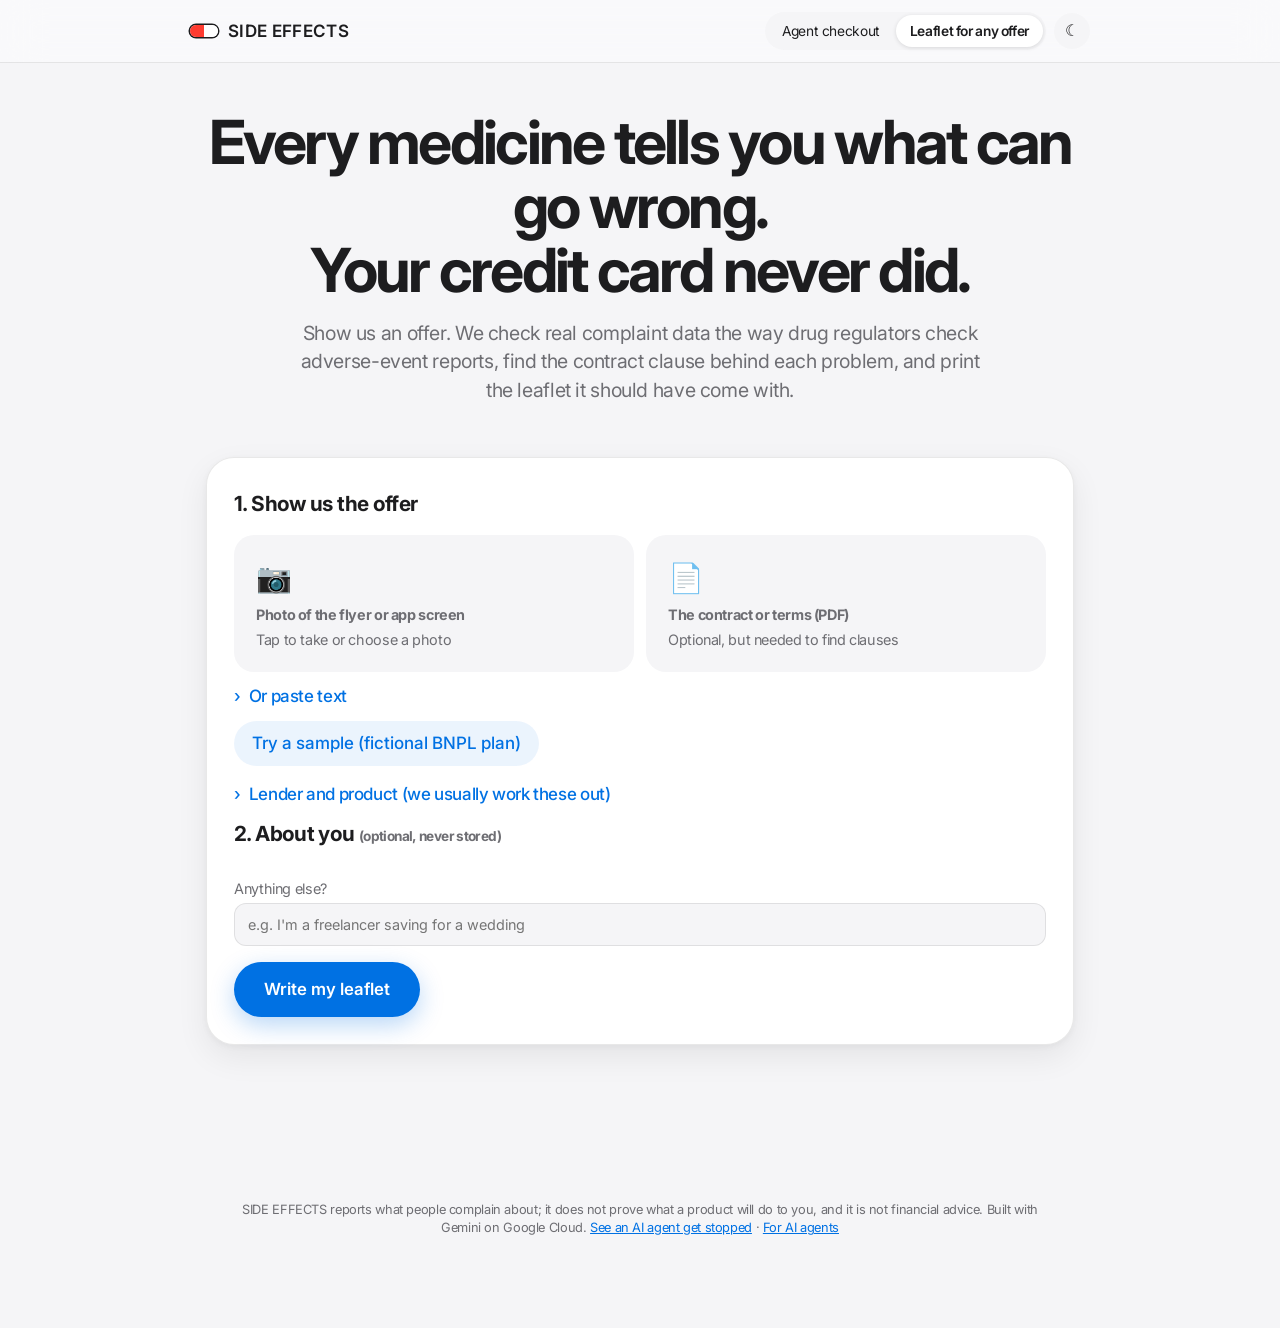
==== static/index.html @ 62cb94f4 "Fix scam arena (retries, playbook fallback, parallel steps, heartbeats, 15 min timeout) and the UI b" ====
<!doctype html>
<html lang="en">
<head>
<meta charset="utf-8">
<link rel="icon" href="data:image/svg+xml,%3Csvg xmlns=%27http://www.w3.org/2000/svg%27 viewBox=%270 0 32 32%27%3E%3Crect x=%272%27 y=%2710%27 width=%2728%27 height=%2712%27 rx=%276%27 fill=%27%23fff%27 stroke=%27%23111%27 stroke-width=%272%27/%3E%3Cpath d=%27M8 11h8v10H8a5 5 0 0 1 0-10z%27 fill=%27%23ff3b30%27/%3E%3C/svg%3E">
<meta name="viewport" content="width=device-width, initial-scale=1">
<title>SIDE EFFECTS</title>
<meta name="description" content="The side-effects leaflet every credit product should have shipped with.">
<link rel="preconnect" href="https://fonts.googleapis.com">
<link href="https://fonts.googleapis.com/css2?family=Inter:wght@400;500;600;700&display=swap" rel="stylesheet">
<link rel="stylesheet" href="/static/styles.css">
<script src="/static/theme.js"></script>
</head>
<body>
<header class="top">
  <a class="brand" href="/"><span class="pill" aria-hidden="true"></span><span>SIDE EFFECTS</span></a>
  <nav class="tabs"><a href="/">Agent checkout</a><a class="on" href="/leaflet">Leaflet for any offer</a></nav>
</header>

<main>
  <section class="intro" id="intro">
    <h1>Every medicine tells you what can go wrong.<br>Your credit card never did.</h1>
    <p>Show us an offer. We check real complaint data the way drug regulators check adverse-event reports, find the contract clause behind each problem, and print the leaflet it should have come with.</p>
  </section>

  <section class="card" id="input">
    <h2>1. Show us the offer</h2>
    <div class="grid2">
      <label class="drop" id="photoDrop">
        <input type="file" id="images" accept="image/*" capture="environment" multiple hidden>
        <span class="drop-icon" aria-hidden="true">📷</span>
        <strong>Photo of the flyer or app screen</strong>
        <span class="muted" id="imagesName">Tap to take or choose a photo</span>
      </label>
      <label class="drop" id="pdfDrop">
        <input type="file" id="contract" accept="application/pdf,.txt" hidden>
        <span class="drop-icon" aria-hidden="true">📄</span>
        <strong>The contract or terms (PDF)</strong>
        <span class="muted" id="contractName">Optional, but needed to find clauses</span>
      </label>
    </div>
    <details class="paste">
      <summary>Or paste text</summary>
      <label>Advert or offer text<textarea id="flyerText" rows="3" placeholder="e.g. 0% interest for 12 months! Pay in 4 with ..."></textarea></label>
      <label>Contract text<textarea id="contractText" rows="5" placeholder="Paste the terms and conditions"></textarea></label>
    </details>
    <div class="row">
      <button class="ghost" id="sampleBtn" type="button">Try a sample (fictional BNPL plan)</button>
    </div>
    <details class="paste">
      <summary>Lender and product (we usually work these out)</summary>
      <div class="grid2">
        <label>Lender<input id="issuer" list="companies" placeholder="e.g. Apple Card, Affirm, Chase"></label>
        <label>Product type
          <select id="productType">
            <option value="">Work it out</option>
            <option value="credit_card">Credit card</option>
            <option value="bnpl">Buy Now Pay Later</option>
            <option value="personal_loan">Personal loan</option>
          </select>
        </label>
      </div>
      <datalist id="companies"></datalist>
    </details>

    <h2>2. About you <span class="muted small">(optional, never stored)</span></h2>
    <div class="chips" id="profileChips" role="group" aria-label="Your situation"></div>
    <label class="note">Anything else?<input id="note" maxlength="300" placeholder="e.g. I'm a freelancer saving for a wedding"></label>

    <button class="primary" id="goBtn" type="button">Write my leaflet</button>
    <p class="error" id="formError" role="alert" hidden></p>
  </section>

  <div class="lfbar" id="lfbar" hidden>
    <span id="lfSummary"></span>
    <button type="button" class="lfbar-btn" id="editLeaflet">Edit details</button>
    <button type="button" class="lfbar-btn primary" id="newLeaflet">New leaflet</button>
  </div>

  <section class="card progress" id="progress" hidden aria-live="polite">
    <h2>Working on it</h2>
    <ol id="steps"></ol>
  </section>

  <article class="leaflet" id="leaflet" hidden></article>
</main>

<button class="pharm-fab" id="pharmFab" hidden>💬 Ask the pharmacist</button>
<aside class="pharm" id="pharm" hidden aria-label="Pharmacist">
  <header><strong>Pharmacist</strong><span class="muted small">Answers from this leaflet, the contract and real complaints</span><button class="x" id="pharmClose" aria-label="Close">×</button></header>
  <div class="chat" id="chat"></div>
  <div class="suggest" id="suggest"></div>
  <form id="askForm">
    <button type="button" class="mic" id="micBtn" aria-label="Ask by voice" title="Ask by voice">🎤</button>
    <input id="askInput" placeholder="Is this OK for a freelancer?" autocomplete="off">
    <button class="primary small" type="submit">Ask</button>
  </form>
</aside>

<footer class="foot">
  SIDE EFFECTS reports what people complain about; it does not prove what a product will do to you, and it is not financial advice.
  Built with Gemini on Google Cloud. <a href="/">See an AI agent get stopped</a> · <a href="/.well-known/side-effects.json">For AI agents</a> <span class="ver" id="ver"></span>
</footer>
<script src="/static/app.js"></script>
</body>
</html>
---- static/styles.css ----
:root {
  --paper: #fbfaf6;
  --bg: #eef0ec;
  --ink: #1d2327;
  --muted: #5d676d;
  --line: #d6d9d3;
  --accent: #0f6e63;
  --accent-ink: #ffffff;
  --warn: #b3261e;
  --warn-soft: #fbe9e7;
  --amber: #8a5a00;
  --amber-soft: #fff4dc;
  --teal-soft: #e3f2ef;
  --blue-soft: #e8eef9;
  --blue: #2d4f8f;
  --shadow: 0 1px 2px rgba(0,0,0,.06), 0 8px 24px rgba(0,0,0,.06);
  --serif: "IBM Plex Serif", Georgia, serif;
  --sans: "IBM Plex Sans", system-ui, -apple-system, Segoe UI, sans-serif;
}
@media (prefers-color-scheme: dark) {
  :root {
    --paper: #1c2124; --bg: #121618; --ink: #e8eaea; --muted: #a0a9ae; --line: #343c40;
    --accent: #4fc1b0; --accent-ink: #0d1a18; --warn: #ff8a80; --warn-soft: #3a2220;
    --amber: #f2c46d; --amber-soft: #3a3020; --teal-soft: #1d3330; --blue-soft: #1f2a3d; --blue: #9db8ef;
    --shadow: none;
  }
}
* { box-sizing: border-box; }
body { margin: 0; background: var(--bg); color: var(--ink); font: 16px/1.5 var(--sans); }
main { max-width: 860px; margin: 0 auto; padding: 0 16px 120px; }
a { color: var(--accent); }
.muted { color: var(--muted); }
.small { font-size: .85rem; }

.top { display: flex; flex-wrap: wrap; gap: 8px; justify-content: space-between; align-items: center; padding: 14px 20px; max-width: 860px; margin: 0 auto; }
.brand { display: flex; gap: 10px; align-items: center; font-weight: 700; letter-spacing: .12em; }
.pill { width: 28px; height: 12px; border-radius: 6px; background: linear-gradient(90deg, var(--warn) 50%, var(--paper) 50%); border: 1.5px solid var(--ink); }
.tag { color: var(--muted); font-size: .9rem; }

.intro h1 { font-family: var(--serif); font-size: clamp(1.6rem, 4.5vw, 2.4rem); line-height: 1.2; margin: 24px 0 8px; }
.intro p { color: var(--muted); max-width: 640px; margin: 0 0 20px; }

.card { background: var(--paper); border: 1px solid var(--line); border-radius: 14px; padding: 20px; margin: 16px 0; box-shadow: var(--shadow); }
.card h2 { font-size: 1.05rem; margin: 4px 0 12px; }
.card h2 + .grid2 { margin-bottom: 12px; }
.grid2 { display: grid; grid-template-columns: 1fr 1fr; gap: 12px; }
@media (max-width: 600px) { .grid2 { grid-template-columns: 1fr; } }
.drop { display: flex; flex-direction: column; gap: 4px; align-items: flex-start; padding: 16px; border: 1.5px dashed var(--line); border-radius: 12px; cursor: pointer; }
.drop:hover, .drop.has { border-color: var(--accent); background: var(--teal-soft); }
.drop-icon { font-size: 1.4rem; }
label { display: block; font-size: .9rem; color: var(--muted); }
input, select, textarea { width: 100%; font: inherit; color: var(--ink); background: var(--bg); border: 1px solid var(--line); border-radius: 8px; padding: 9px 10px; margin-top: 4px; }
textarea { resize: vertical; }
.paste { margin: 12px 0; }
.paste summary { cursor: pointer; color: var(--accent); font-weight: 500; }
.paste[open] summary { margin-bottom: 8px; }
.paste label { margin-bottom: 8px; }
.row { margin: 8px 0 16px; }
.chips { display: flex; flex-wrap: wrap; gap: 8px; margin-bottom: 12px; }
.chip { border: 1px solid var(--line); background: var(--bg); color: var(--ink); border-radius: 999px; padding: 7px 12px; font: inherit; font-size: .9rem; cursor: pointer; }
.chip[aria-pressed="true"] { background: var(--accent); color: var(--accent-ink); border-color: var(--accent); }
.note { margin-bottom: 16px; }
button { font: inherit; cursor: pointer; }
.primary { background: var(--accent); color: var(--accent-ink); border: 0; border-radius: 10px; padding: 12px 20px; font-weight: 600; }
.primary:disabled { opacity: .5; cursor: wait; }
.primary.small { padding: 8px 14px; }
.ghost { background: none; border: 1px solid var(--accent); color: var(--accent); border-radius: 10px; padding: 8px 14px; }
.error { color: var(--warn); }

.progress ol { list-style: none; padding: 0; margin: 0; }
.progress li { display: grid; grid-template-columns: 26px 1fr; gap: 8px; padding: 6px 0; }
.progress li .ic { text-align: center; }
.progress li .who { font-weight: 600; }
.progress li .what { color: var(--muted); font-size: .9rem; }
.spin { display: inline-block; width: 14px; height: 14px; border: 2px solid var(--line); border-top-color: var(--accent); border-radius: 50%; animation: spin 0.8s linear infinite; }
@keyframes spin { to { transform: rotate(360deg); } }

/* ---- the leaflet ---- */
.leaflet { background: var(--paper); border: 1px solid var(--line); margin: 24px 0; padding: 28px clamp(16px, 4vw, 40px); box-shadow: var(--shadow);
  background-image: linear-gradient(90deg, transparent calc(50% - 1px), rgba(0,0,0,.035) 50%, transparent calc(50% + 1px)); }
@media (prefers-color-scheme: dark) { .leaflet { background-image: none; } }
.lf-kicker { font-size: .78rem; letter-spacing: .14em; text-transform: uppercase; color: var(--muted); border-bottom: 2px solid var(--ink); padding-bottom: 6px; }
.lf-title { font-family: var(--serif); font-size: clamp(1.5rem, 4vw, 2.1rem); margin: 10px 0 2px; }
.lf-sub { color: var(--muted); margin-bottom: 10px; }
.lf-box { border: 2px solid var(--ink); padding: 10px 14px; margin: 14px 0; font-size: .95rem; }
.lf-box ul { margin: 4px 0 0 18px; padding: 0; }
.leaflet h3 { font-family: var(--serif); font-size: 1.2rem; margin: 26px 0 8px; border-bottom: 1px solid var(--line); padding-bottom: 4px; }
.leaflet h3 .num { display: inline-block; min-width: 1.6em; }
.foryou { background: var(--teal-soft); border-left: 4px solid var(--accent); padding: 10px 14px; margin: 10px 0; }
.contra li { margin-bottom: 6px; }
.contra strong { color: var(--warn); }

.se { border: 1px solid var(--line); border-radius: 10px; margin: 10px 0; overflow: hidden; }
.se > button { all: unset; display: block; width: 100%; box-sizing: border-box; padding: 12px 14px; cursor: pointer; }
.se > button:focus-visible { outline: 2px solid var(--accent); }
.se.you { border-color: var(--warn); }
.se-head { display: flex; justify-content: space-between; gap: 12px; align-items: baseline; flex-wrap: wrap; }
.se-name { font-weight: 600; }
.se-x { font-family: var(--serif); font-size: 1.15rem; white-space: nowrap; }
.se-x small { font-family: var(--sans); font-size: .78rem; color: var(--muted); }
.tags { display: flex; gap: 6px; flex-wrap: wrap; margin-top: 6px; }
.t { font-size: .74rem; padding: 2px 8px; border-radius: 999px; background: var(--bg); color: var(--muted); border: 1px solid var(--line); }
.t.bank { background: var(--blue-soft); color: var(--blue); border-color: transparent; }
.t.clause { background: var(--amber-soft); color: var(--amber); border-color: transparent; }
.t.class { background: var(--bg); }
.t.you { background: var(--warn-soft); color: var(--warn); border-color: transparent; }
.t.new { background: var(--warn-soft); color: var(--warn); border-color: transparent; }
.scale { position: relative; height: 18px; margin: 10px 0 2px; }
.scale .axis { position: absolute; top: 8px; left: 0; right: 0; height: 2px; background: var(--line); }
.scale .peer { position: absolute; top: 2px; width: 2px; height: 14px; background: var(--muted); }
.scale .ci { position: absolute; top: 6px; height: 6px; border-radius: 3px; background: var(--warn); opacity: .35; }
.scale .pt { position: absolute; top: 3px; width: 12px; height: 12px; margin-left: -6px; border-radius: 50%; background: var(--warn); }
.scale-legend { display: flex; justify-content: space-between; font-size: .72rem; color: var(--muted); }
.se-body { padding: 0 14px 14px; display: none; }
.se.open .se-body { display: block; }
.clause { background: var(--amber-soft); border-left: 3px solid var(--amber); padding: 8px 12px; margin: 10px 0; font-family: var(--serif); }
.clause .ref { font-family: var(--sans); font-size: .8rem; color: var(--amber); display: block; margin-bottom: 4px; }
.noclause { font-size: .9rem; color: var(--muted); font-style: italic; }
.story { border-left: 3px solid var(--line); padding: 4px 10px; margin: 8px 0; font-size: .9rem; color: var(--muted); }
.story .meta { font-size: .75rem; }
.tip { font-size: .92rem; }
.tip::before { content: "What you can do: "; font-weight: 600; }
.alt { display: grid; grid-template-columns: 1fr auto; gap: 8px; padding: 8px 0; border-bottom: 1px dashed var(--line); font-size: .95rem; }
.how { font-size: .88rem; color: var(--muted); }
.how li { margin-bottom: 4px; }
.agentbox { font-family: ui-monospace, Menlo, monospace; font-size: .8rem; background: var(--bg); border-radius: 8px; padding: 10px; overflow-x: auto; }

/* ---- pharmacist ---- */
.pharm-fab { position: fixed; right: 16px; bottom: 16px; background: var(--ink); color: var(--paper); border: 0; border-radius: 999px; padding: 12px 18px; font-weight: 600; box-shadow: var(--shadow); }
.pharm { position: fixed; right: 16px; bottom: 16px; width: min(420px, calc(100vw - 32px)); height: min(560px, calc(100vh - 32px)); background: var(--paper); border: 1px solid var(--line); border-radius: 14px; box-shadow: 0 12px 40px rgba(0,0,0,.2); display: flex; flex-direction: column; }
.pharm[hidden] { display: none; }
.pharm header { padding: 12px 14px; border-bottom: 1px solid var(--line); display: grid; grid-template-columns: 1fr auto; }
.pharm header .small { grid-column: 1; }
.pharm .x { grid-row: 1 / span 2; grid-column: 2; background: none; border: 0; font-size: 1.5rem; color: var(--muted); }
.chat { flex: 1; overflow-y: auto; padding: 12px 14px; display: flex; flex-direction: column; gap: 8px; }
.msg { max-width: 85%; padding: 8px 12px; border-radius: 12px; font-size: .95rem; }
.msg.user { align-self: flex-end; background: var(--accent); color: var(--accent-ink); }
.msg.model { align-self: flex-start; background: var(--bg); }
.suggest { display: flex; gap: 6px; flex-wrap: wrap; padding: 0 14px 8px; }
.suggest button { font-size: .8rem; border: 1px solid var(--line); background: none; color: var(--ink); border-radius: 999px; padding: 4px 10px; }
#askForm { display: flex; gap: 6px; padding: 10px; border-top: 1px solid var(--line); }
#askForm input { margin: 0; }
.mic { background: var(--bg); border: 1px solid var(--line); border-radius: 8px; padding: 0 10px; }
.mic.on { background: var(--warn); color: #fff; }
.foot { max-width: 860px; margin: 0 auto; padding: 20px 16px 90px; font-size: .8rem; color: var(--muted); }
@media (max-width: 480px) { .tag { display: none; } }
.lg { display: grid; grid-template-columns: 11em 1fr 6em; gap: 8px; align-items: center; font-size: .9rem; padding: 3px 0; }
.lg-bar { height: 8px; background: var(--bg); border-radius: 4px; overflow: hidden; }
.lg-bar i { display: block; height: 100%; background: var(--muted); }
.lg.on { font-weight: 600; }
.lg.on .lg-bar i { background: var(--warn); }
@media (max-width: 480px) { .lg { grid-template-columns: 8em 1fr 5em; } }

/* ---- the medicine box on top of the leaflet ---- */
.box { margin: -28px calc(-1 * clamp(16px, 4vw, 40px)) 24px; padding: clamp(16px, 4vw, 32px); background: #10151c; color: #f2f4f7;
  display: grid; grid-template-columns: minmax(0, 1fr) minmax(0, 1.2fr); gap: 20px; align-items: stretch; }
@media (max-width: 700px) { .box { grid-template-columns: 1fr; } }
.box-front { position: relative; background: #fbfaf6; color: #161b22; border-radius: 6px; padding: 18px 18px 0; overflow: hidden;
  box-shadow: 10px 10px 0 #2a323d, 0 20px 40px rgba(0,0,0,.4); display: flex; flex-direction: column; min-height: 240px;
  background-image: linear-gradient(180deg, transparent 0 60%, rgba(200,38,44,.06) 60%); }
.box-front::before { content: ""; position: absolute; left: 0; top: 0; bottom: 0; width: 8px; background: #c8262c; }
.box-top { display: flex; align-items: center; gap: 8px; font-weight: 700; letter-spacing: .14em; font-size: .72rem; }
.box-top span:last-child { margin-left: auto; font-weight: 500; letter-spacing: .06em; color: #5b6573; text-transform: uppercase; }
.box-top .pill { border-color: #161b22; background: linear-gradient(90deg, #c8262c 50%, #fff 50%); }
.box-name { font-family: var(--serif); font-size: clamp(1.8rem, 5vw, 2.6rem); font-weight: 600; line-height: 1.05; margin: 18px 0 4px; }
.box-dose { color: #5b6573; font-size: .9rem; }
.box-claim { margin-top: 10px; font-style: italic; font-size: .95rem; }
.box-warn { margin: auto -18px 0; margin-top: 18px; background: #161b22; color: #fff; padding: 12px 18px; display: flex; gap: 12px; align-items: flex-start; font-size: .92rem; }
.box.clean .box-warn { background: #137a4b; }
.box-warn .tri { font-size: 1.3rem; line-height: 1; color: #ff5a5f; }
.box.clean .box-warn .tri { color: #fff; }
.tiles { display: grid; grid-template-columns: repeat(auto-fill, minmax(150px, 1fr)); gap: 10px; align-content: start; }
.tile { border: 1px solid #2a3442; border-radius: 10px; padding: 12px; display: flex; flex-direction: column; gap: 4px; background: #151b24; animation: tile-in .5s ease-out both; }
.tile:nth-child(2) { animation-delay: .08s; } .tile:nth-child(3) { animation-delay: .16s; } .tile:nth-child(4) { animation-delay: .24s; }
.tile .tx { font: 700 2rem/1 var(--serif); color: #ffc261; }
.tile .tl { font-weight: 600; font-size: .92rem; }
.tile .ts { font-size: .75rem; color: #9aa5b4; }
.tile.you { border-color: #ff5a5f; box-shadow: inset 0 0 0 1px #ff5a5f; }
.tile.you .tx { color: #ff5a5f; }
@keyframes tile-in { from { opacity: 0; transform: translateY(8px); } }
nav.tabs { display: flex; gap: 4px; }
nav.tabs a { color: var(--muted); text-decoration: none; padding: 6px 12px; border-radius: 999px; font-size: .92rem; }
nav.tabs a.on { color: var(--ink); background: var(--paper); border: 1px solid var(--line); }
.tags { align-items: flex-start; } .t { line-height: 1.4; }

/* ===================== Apple-style theme (overrides everything above) ===================== */
:root {
  --paper: #ffffff; --bg: #f5f5f7; --ink: #1d1d1f; --muted: #6e6e73; --line: rgba(0,0,0,.09);
  --accent: #0071e3; --accent-ink: #ffffff; --warn: #d70015; --warn-soft: rgba(255,59,48,.10);
  --amber: #b25e00; --amber-soft: rgba(255,159,10,.14); --teal-soft: rgba(0,113,227,.08); --blue-soft: rgba(0,113,227,.10); --blue: #0071e3;
  --shadow: 0 2px 6px rgba(0,0,0,.04), 0 12px 32px rgba(0,0,0,.07);
  --sans: -apple-system, BlinkMacSystemFont, "SF Pro Text", "Inter", "Helvetica Neue", Arial, sans-serif;
  --serif: "New York", ui-serif, "Iowan Old Style", Georgia, serif;
  --glass: rgba(251,251,253,.72);
  --spring: cubic-bezier(.2, 1.4, .4, 1);
}
@media (prefers-color-scheme: dark) {
  :root:not([data-theme="light"]) {
    --paper: #1c1c1e; --bg: #000000; --ink: #f5f5f7; --muted: #a1a1a6; --line: rgba(255,255,255,.12);
    --accent: #2997ff; --accent-ink: #ffffff; --warn: #ff6961; --warn-soft: rgba(255,69,58,.16);
    --amber: #ffb340; --amber-soft: rgba(255,159,10,.16); --teal-soft: rgba(41,151,255,.12); --blue-soft: rgba(41,151,255,.16); --blue: #2997ff;
    --glass: rgba(22,22,23,.72); --shadow: none;
  }
}
body { font: 17px/1.47 var(--sans); letter-spacing: -.022em; -webkit-font-smoothing: antialiased; }
main { max-width: 900px; }
.top { position: sticky; top: 0; z-index: 20; max-width: none; padding: 12px max(16px, calc((100vw - 900px) / 2)); background: var(--glass);
  backdrop-filter: saturate(180%) blur(20px); -webkit-backdrop-filter: saturate(180%) blur(20px); border-bottom: 1px solid var(--line); }
.brand { font-weight: 600; letter-spacing: .02em; }
.pill { border: 0; box-shadow: 0 0 0 1.5px var(--ink); background: linear-gradient(90deg, #ff3b30 50%, #fff 50%); }
nav.tabs { background: var(--bg); padding: 3px; border-radius: 999px; gap: 2px; }
nav.tabs a { color: var(--ink); font-size: .86rem; padding: 6px 14px; }
nav.tabs a.on { background: var(--paper); border: 0; box-shadow: 0 1px 4px rgba(0,0,0,.12); font-weight: 600; }
.intro { text-align: center; padding: 48px 0 8px; }
.intro h1 { font-family: var(--sans); font-weight: 700; font-size: clamp(2.2rem, 6vw, 3.8rem); line-height: 1.05; letter-spacing: -.045em; margin: 0 0 16px; }
.intro p { margin: 0 auto 28px; font-size: clamp(1.02rem, 2vw, 1.22rem); max-width: 36em; }
.card { border: 0; border-radius: 28px; padding: 28px; box-shadow: var(--shadow), inset 0 0 0 1px var(--line); }
.card h2 { font-size: 1.3rem; letter-spacing: -.03em; margin: 4px 0 16px; }
.drop { border: 0; background: var(--bg); border-radius: 20px; padding: 22px; transition: transform .35s var(--spring), box-shadow .25s; }
.drop:hover, .drop.has { background: var(--teal-soft); box-shadow: inset 0 0 0 2px var(--accent); transform: translateY(-2px); }
.drop-icon { font-size: 1.8rem; }
input, select, textarea { background: var(--bg); border: 0; border-radius: 12px; padding: 11px 14px; box-shadow: inset 0 0 0 1px var(--line); transition: box-shadow .2s; outline: none; }
input:focus, select:focus, textarea:focus { box-shadow: 0 0 0 4px var(--blue-soft), inset 0 0 0 1px var(--accent); }
.paste summary { color: var(--accent); font-weight: 500; list-style: none; }
.paste summary::-webkit-details-marker { display: none; }
.paste summary::before { content: "›"; display: inline-block; margin-right: 8px; transition: transform .25s; }
.paste[open] summary::before { transform: rotate(90deg); }
.chip { border: 0; background: var(--bg); border-radius: 999px; padding: 9px 16px; font-size: .9rem; box-shadow: inset 0 0 0 1px var(--line); transition: transform .3s var(--spring), background .2s; }
.chip:active { transform: scale(.95); }
.chip[aria-pressed="true"] { background: var(--accent); color: #fff; box-shadow: none; }
.primary { border-radius: 999px; padding: 15px 30px; font-size: 1.05rem; box-shadow: 0 8px 24px rgba(0,113,227,.28); transition: transform .3s var(--spring), filter .2s; }
.primary:hover { filter: brightness(1.08); }
.primary:active { transform: scale(.96); }
.ghost { border: 0; background: var(--teal-soft); border-radius: 999px; padding: 10px 18px; font-weight: 500; }
.progress li { padding: 10px 0; border-bottom: 1px solid var(--line); animation: lf-in .4s ease-out both; }
.progress li:last-child { border-bottom: 0; }
@keyframes lf-in { from { opacity: 0; transform: translateY(6px); } }
.spin { border-top-color: var(--accent); }

.leaflet { border: 0; border-radius: 28px; overflow: hidden; box-shadow: 0 4px 12px rgba(0,0,0,.05), 0 24px 60px rgba(0,0,0,.10), inset 0 0 0 1px var(--line); background-image: none; }
.box { margin: -28px calc(-1 * clamp(16px, 4vw, 40px)) 28px; background: #000; }
.box-front { border-radius: 18px; box-shadow: 0 20px 40px rgba(0,0,0,.5); }
.box-front::before { background: #ff3b30; }
.box-warn { background: #1d1d1f; }
.tile { border-radius: 18px; border: 0; background: #1c1c1e; box-shadow: inset 0 0 0 1px rgba(255,255,255,.1); transition: transform .35s var(--spring); }
.tile:hover { transform: translateY(-3px); }
.tile .tx { font-family: var(--sans); letter-spacing: -.04em; background: linear-gradient(90deg, #ff9f0a, #ffd60a); -webkit-background-clip: text; background-clip: text; color: transparent; }
.tile.you { box-shadow: inset 0 0 0 2px #ff453a; }
.tile.you .tx { background: linear-gradient(90deg, #ff375f, #ff9f0a); -webkit-background-clip: text; background-clip: text; }
.lf-kicker { border-bottom: 1px solid var(--line); letter-spacing: .08em; }
.lf-box { border: 0; border-radius: 18px; background: var(--bg); padding: 16px 20px; }
.leaflet h3 { font-family: var(--sans); font-weight: 700; letter-spacing: -.03em; font-size: 1.35rem; border-bottom: 0; }
.leaflet h3 .num { color: var(--accent); }
.foryou { border-left: 0; border-radius: 18px; background: var(--teal-soft); }
.se { border: 0; border-radius: 20px; box-shadow: inset 0 0 0 1px var(--line); transition: box-shadow .25s, transform .35s var(--spring); }
.se:hover { box-shadow: inset 0 0 0 1px var(--line), 0 8px 24px rgba(0,0,0,.06); }
.se.you { box-shadow: inset 0 0 0 2px var(--warn); }
.se > button { padding: 16px 18px; }
.se-head::after { content: "›"; color: var(--muted); font-size: 1.3rem; transition: transform .25s; margin-left: 6px; }
.se.open .se-head::after { transform: rotate(90deg); }
.se-x { font-family: var(--sans); font-weight: 700; letter-spacing: -.03em; }
.se-body { animation: lf-in .3s ease-out both; padding: 0 18px 18px; }
.t { border: 0; padding: 3px 10px; font-weight: 500; }
.t.class { background: var(--bg); }
.scale .pt { box-shadow: 0 0 0 3px var(--paper); }
.clause { border-left: 0; border-radius: 14px; font-family: var(--serif); }
.story { border-left: 0; background: var(--bg); border-radius: 14px; padding: 10px 14px; }
.agentbox { border-radius: 14px; background: #1d1d1f; color: #f5f5f7; padding: 14px; }
.pharm-fab { background: var(--accent); color: #fff; padding: 14px 20px; box-shadow: 0 8px 24px rgba(0,113,227,.35); transition: transform .3s var(--spring); }
.pharm-fab:hover { transform: translateY(-2px) scale(1.03); }
.pharm { border: 0; border-radius: 24px; background: var(--glass); backdrop-filter: saturate(180%) blur(24px); -webkit-backdrop-filter: saturate(180%) blur(24px);
  box-shadow: 0 24px 60px rgba(0,0,0,.25), inset 0 0 0 1px var(--line); animation: sheet .45s var(--spring) both; }
@keyframes sheet { from { opacity: 0; transform: translateY(24px) scale(.97); } }
.msg { border-radius: 20px; }
.msg.user { border-bottom-right-radius: 6px; background: var(--accent); }
.msg.model { border-bottom-left-radius: 6px; background: var(--paper); box-shadow: inset 0 0 0 1px var(--line); }
.suggest button { border: 0; background: var(--teal-soft); color: var(--accent); }
.mic { border: 0; border-radius: 999px; }
.foot { text-align: center; }
@media (prefers-reduced-motion: reduce) { *, *::before, *::after { animation: none !important; transition: none !important; } }
.t.clause { font-family: var(--sans); margin: 0; padding: 3px 10px; border-radius: 999px; }
:root[data-theme="dark"] {
  --paper: #1c1c1e; --bg: #000000; --ink: #f5f5f7; --muted: #a1a1a6; --line: rgba(255,255,255,.12);
  --accent: #2997ff; --accent-ink: #ffffff; --warn: #ff6961; --warn-soft: rgba(255,69,58,.16);
  --amber: #ffb340; --amber-soft: rgba(255,159,10,.16); --teal-soft: rgba(41,151,255,.12); --blue-soft: rgba(41,151,255,.16); --blue: #2997ff;
  --glass: rgba(22,22,23,.72); --shadow: none;
}
.theme-toggle { width: 36px; height: 36px; border-radius: 50%; border: 0; background: var(--bg); color: var(--ink); cursor: pointer; font-size: 1rem; display: grid; place-items: center; transition: transform .4s var(--spring); }
.theme-toggle:hover { transform: rotate(20deg) scale(1.06); }
.top nav.tabs { margin-left: auto; }
.devbox { margin-top: 16px; }
.devbox summary { cursor: pointer; font-weight: 600; color: var(--accent); list-style: none; }
.devbox summary::-webkit-details-marker { display: none; }
.devbox summary::before { content: "›"; display: inline-block; margin-right: 8px; transition: transform .25s; }
.devbox[open] summary::before { transform: rotate(90deg); }

/* ---- Leaflet in tabs, form folded into a bar ---- */
.lfbar { margin: 24px 0 0; padding: 10px 12px 10px 22px; display: flex; align-items: center; gap: 10px; flex-wrap: wrap; background: var(--paper); border-radius: 999px; box-shadow: var(--shadow), inset 0 0 0 1px var(--line); }
.lfbar[hidden] { display: none; }
.lfbar span { flex: 1; color: var(--muted); }
.lfbar b { color: var(--ink); }
.lfbar-btn { border: 0; background: var(--bg); color: var(--ink); border-radius: 999px; padding: 8px 16px; font-weight: 600; cursor: pointer; transition: transform .3s var(--spring); }
.lfbar-btn.primary { background: var(--accent); color: #fff; }
.lfbar-btn:active { transform: scale(.95); }
.lf-tabs { position: sticky; top: 61px; z-index: 5; display: flex; gap: 4px; padding: 4px; margin: 0 0 20px; background: var(--bg); border-radius: 999px; overflow-x: auto; scrollbar-width: none; scroll-margin-top: 70px; }
.lf-tabs::-webkit-scrollbar { display: none; }
.lf-tabs button { flex: 1; border: 0; background: none; color: var(--ink); padding: 9px 14px; border-radius: 999px; font-weight: 500; font-size: .92rem; cursor: pointer; white-space: nowrap; transition: background .25s; }
.lf-tabs button[aria-selected="true"] { background: var(--paper); box-shadow: 0 1px 4px rgba(0,0,0,.12); font-weight: 600; }
.lf-tabs .count { display: inline-grid; place-items: center; min-width: 20px; height: 20px; padding: 0 6px; margin-left: 4px; border-radius: 999px; background: var(--warn); color: #fff; font-size: .72rem; font-weight: 700; }
.lf-panel { animation: lf-in .35s ease-out both; }
.lf-panel[hidden] { display: none; }
.lf-panel > h3:first-child { margin-top: 4px; }
.lf-next { display: block; margin: 24px 0 0 auto; border: 0; background: var(--accent); color: #fff; border-radius: 999px; padding: 11px 20px; font-weight: 600; cursor: pointer; }
.ver { opacity: .7; }

/* Live from BigQuery */
.bqlive { margin: 22px 0 6px; padding: 18px 20px; border-radius: 18px; background: var(--panel-2, rgba(0,113,227,.06)); border: 1px solid rgba(0,113,227,.25); }
.bqlive p { margin: 8px 0; }
.bq-head { display: flex; gap: 10px; align-items: center; flex-wrap: wrap; }
.bq-tag { background: #0071e3; color: #fff; font-size: 12px; font-weight: 600; padding: 3px 10px; border-radius: 999px; }
.bq-top { list-style: none; padding: 0; margin: 6px 0 0; }
.bq-top li { display: flex; justify-content: space-between; gap: 12px; padding: 6px 0; border-top: 1px solid rgba(127,127,127,.2); font-size: 14px; }

/* Emerging side effects */
.radar { margin: 18px 0 6px; padding: 18px 20px; border-radius: 18px; border: 1px solid rgba(175,82,222,.35); background: rgba(175,82,222,.06); }
.radar-tag { background: #af52de; color: #fff; font-size: 12px; font-weight: 600; padding: 3px 10px; border-radius: 999px; }
.radar-btn { margin-top: 6px; border: 0; background: #af52de; color: #fff; font-weight: 600; border-radius: 999px; padding: 9px 18px; cursor: pointer; }
.radar-btn:disabled { opacity: .6; }
.theme { margin-top: 12px; padding: 12px 14px; border-radius: 14px; background: rgba(127,127,127,.08); }
.theme.new { box-shadow: inset 3px 0 0 #af52de; }
.theme-top { display: flex; gap: 8px; align-items: center; flex-wrap: wrap; }
.theme-n { font-size: 12px; color: inherit; opacity: .7; }
.theme-new { font-size: 11px; font-weight: 700; color: #fff; background: #af52de; border-radius: 999px; padding: 2px 8px; }
.theme-k { font-size: 11px; border-radius: 999px; padding: 2px 8px; border: 1px solid rgba(127,127,127,.4); }
.theme-q { font-family: Georgia, serif; font-style: italic; margin: 8px 0 4px; }
.radar-wait i { display: inline-block; width: 12px; height: 12px; border-radius: 50%; border: 2px solid rgba(127,127,127,.3); border-top-color: #af52de; animation: rspin .8s linear infinite; margin-right: 8px; vertical-align: -2px; }
@keyframes rspin { to { transform: rotate(360deg); } }

/* ---- QA fixes ---- */
.lf-tabs { top: calc(var(--top-h, 61px) + 8px); }
.brand { color: inherit; text-decoration: none; }
@media (max-width: 600px) {
  .top { padding-top: 8px; padding-bottom: 8px; }
  .top nav a { padding: 6px 10px; font-size: .85rem; }
  .lf-tabs button { padding: 8px 9px; font-size: .82rem; flex: none; }
  .lfbar span { flex-basis: 100%; }
  .lfbar-btn { flex: 1; }
}
.redact { opacity: .55; font-style: normal; }
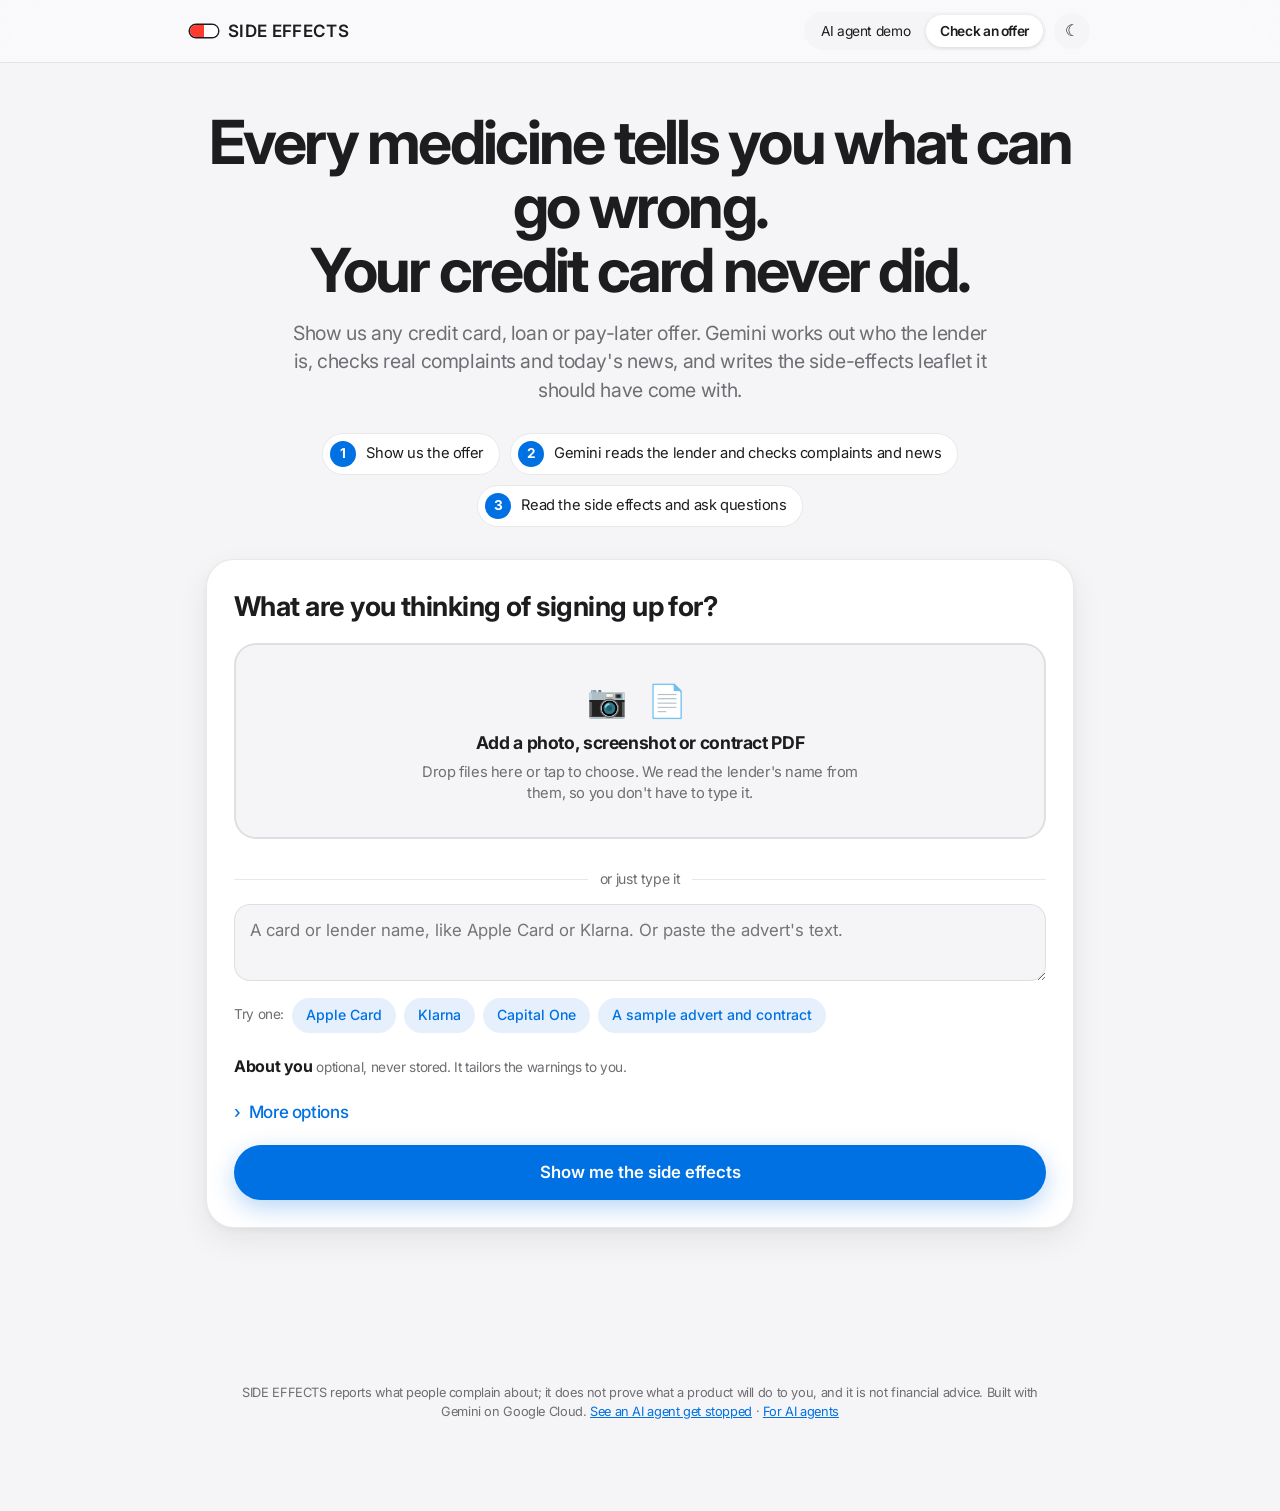
==== commit 249fe3d2: "Simpler start: one drop zone or a typed name; Gemini reads the lender and the leaflet checks it live" ====
--- a/static/index.html
+++ b/static/index.html
@@ -14,43 +14,46 @@
 <body>
 <header class="top">
   <a class="brand" href="/"><span class="pill" aria-hidden="true"></span><span>SIDE EFFECTS</span></a>
-  <nav class="tabs"><a href="/">Agent checkout</a><a class="on" href="/leaflet">Leaflet for any offer</a></nav>
+  <nav class="tabs"><a href="/">AI agent demo</a><a class="on" href="/leaflet">Check an offer</a></nav>
 </header>
 
 <main>
   <section class="intro" id="intro">
     <h1>Every medicine tells you what can go wrong.<br>Your credit card never did.</h1>
-    <p>Show us an offer. We check real complaint data the way drug regulators check adverse-event reports, find the contract clause behind each problem, and print the leaflet it should have come with.</p>
+    <p>Show us any credit card, loan or pay-later offer. Gemini works out who the lender is, checks real complaints and today's news, and writes the side-effects leaflet it should have come with.</p>
+    <ol class="how3" aria-label="How it works">
+      <li><b>1</b><span>Show us the offer</span></li>
+      <li><b>2</b><span>Gemini reads the lender and checks complaints and news</span></li>
+      <li><b>3</b><span>Read the side effects and ask questions</span></li>
+    </ol>
   </section>
 
-  <section class="card" id="input">
-    <h2>1. Show us the offer</h2>
-    <div class="grid2">
-      <label class="drop" id="photoDrop">
-        <input type="file" id="images" accept="image/*" capture="environment" multiple hidden>
-        <span class="drop-icon" aria-hidden="true">📷</span>
-        <strong>Photo of the flyer or app screen</strong>
-        <span class="muted" id="imagesName">Tap to take or choose a photo</span>
-      </label>
-      <label class="drop" id="pdfDrop">
-        <input type="file" id="contract" accept="application/pdf,.txt" hidden>
-        <span class="drop-icon" aria-hidden="true">📄</span>
-        <strong>The contract or terms (PDF)</strong>
-        <span class="muted" id="contractName">Optional, but needed to find clauses</span>
-      </label>
+  <section class="card start" id="input">
+    <h2>What are you thinking of signing up for?</h2>
+    <label class="bigdrop" id="drop">
+      <input type="file" id="files" accept="image/*,application/pdf,.txt" multiple hidden>
+      <span class="bigdrop-icons" aria-hidden="true">📷 📄</span>
+      <strong>Add a photo, screenshot or contract PDF</strong>
+      <span class="muted">Drop files here or tap to choose. We read the lender's name from them, so you don't have to type it.</span>
+    </label>
+    <ul class="filelist" id="fileList" hidden></ul>
+
+    <div class="or"><span>or just type it</span></div>
+    <textarea id="quick" rows="2" maxlength="4000" aria-label="Lender name or offer text" placeholder="A card or lender name, like Apple Card or Klarna. Or paste the advert's text."></textarea>
+    <div class="try" id="tryRow"><span class="muted small">Try one:</span>
+      <button type="button" data-try="Apple Card">Apple Card</button>
+      <button type="button" data-try="Klarna" data-type="bnpl">Klarna</button>
+      <button type="button" data-try="Capital One">Capital One</button>
+      <button type="button" id="sampleBtn">A sample advert and contract</button>
     </div>
-    <details class="paste">
-      <summary>Or paste text</summary>
-      <label>Advert or offer text<textarea id="flyerText" rows="3" placeholder="e.g. 0% interest for 12 months! Pay in 4 with ..."></textarea></label>
-      <label>Contract text<textarea id="contractText" rows="5" placeholder="Paste the terms and conditions"></textarea></label>
-    </details>
-    <div class="row">
-      <button class="ghost" id="sampleBtn" type="button">Try a sample (fictional BNPL plan)</button>
-    </div>
-    <details class="paste">
-      <summary>Lender and product (we usually work these out)</summary>
+
+    <h3 class="about">About you <span class="muted small">optional, never stored. It tailors the warnings to you.</span></h3>
+    <div class="chips" id="profileChips" role="group" aria-label="Your situation"></div>
+
+    <details class="paste" id="more">
+      <summary>More options</summary>
       <div class="grid2">
-        <label>Lender<input id="issuer" list="companies" placeholder="e.g. Apple Card, Affirm, Chase"></label>
+        <label>Lender, if we get it wrong<input id="issuer" list="companies" placeholder="e.g. Goldman Sachs"></label>
         <label>Product type
           <select id="productType">
             <option value="">Work it out</option>
@@ -61,13 +64,11 @@
         </label>
       </div>
       <datalist id="companies"></datalist>
+      <label>Contract text<textarea id="contractText" rows="4" placeholder="Paste the terms and conditions, if you have them as text"></textarea></label>
+      <label class="note">Anything else about you?<input id="note" maxlength="300" placeholder="e.g. I'm a freelancer saving for a wedding"></label>
     </details>
 
-    <h2>2. About you <span class="muted small">(optional, never stored)</span></h2>
-    <div class="chips" id="profileChips" role="group" aria-label="Your situation"></div>
-    <label class="note">Anything else?<input id="note" maxlength="300" placeholder="e.g. I'm a freelancer saving for a wedding"></label>
-
-    <button class="primary" id="goBtn" type="button">Write my leaflet</button>
+    <button class="primary" id="goBtn" type="button">Show me the side effects</button>
     <p class="error" id="formError" role="alert" hidden></p>
   </section>
 
--- a/static/styles.css
+++ b/static/styles.css
@@ -347,3 +347,56 @@
   .lfbar-btn { flex: 1; }
 }
 .redact { opacity: .55; font-style: normal; }
+.lc-jump { display: block; margin: 18px 0 0; padding: 14px 18px; border-radius: 16px; background: linear-gradient(90deg, rgba(66,133,244,.12), rgba(52,168,83,.12)); color: inherit; font-weight: 600; text-decoration: none; }
+.lc-jump:hover { background: linear-gradient(90deg, rgba(66,133,244,.2), rgba(52,168,83,.2)); }
+
+/* ---- one clear start (first-time users) ---- */
+.how3 { list-style: none; padding: 0; margin: 0 auto 8px; display: flex; gap: 10px; justify-content: center; flex-wrap: wrap; max-width: 760px; }
+.how3 li { display: flex; align-items: center; gap: 10px; background: var(--paper); border-radius: 999px; padding: 8px 16px 8px 8px; box-shadow: inset 0 0 0 1px var(--line); font-size: .92rem; text-align: left; }
+.how3 b { width: 26px; height: 26px; border-radius: 50%; background: var(--accent); color: #fff; display: grid; place-items: center; font-size: .85rem; flex: none; }
+.start h2 { font-size: clamp(1.3rem, 3vw, 1.7rem); letter-spacing: -.02em; margin: 0 0 16px; }
+.bigdrop { display: flex; flex-direction: column; align-items: center; text-align: center; gap: 6px; padding: 34px 20px; border-radius: 22px; cursor: pointer;
+  background: var(--bg); box-shadow: inset 0 0 0 2px var(--line); transition: box-shadow .2s, background .2s, transform .3s var(--spring); }
+.bigdrop:hover, .bigdrop.over { box-shadow: inset 0 0 0 2px var(--accent); background: var(--teal-soft); transform: translateY(-2px); }
+.bigdrop.has { box-shadow: inset 0 0 0 2px var(--accent); }
+.bigdrop:focus-within { outline: 3px solid var(--blue-soft); }
+.bigdrop strong { font-size: 1.1rem; }
+.bigdrop .muted { max-width: 30em; font-size: .92rem; }
+.bigdrop-icons { font-size: 2rem; letter-spacing: 6px; }
+.filelist { list-style: none; padding: 0; margin: 12px 0 0; display: grid; gap: 8px; }
+.filelist li { display: flex; align-items: center; gap: 12px; padding: 10px 12px; border-radius: 14px; background: var(--teal-soft); animation: lf-in .25s both; }
+.filelist .fi { font-size: 1.3rem; }
+.filelist .fn { flex: 1; min-width: 0; overflow-wrap: anywhere; font-weight: 500; }
+.filelist small { display: block; color: var(--muted); font-weight: 400; }
+.filelist button { border: 0; background: transparent; color: var(--muted); font-size: 1.4rem; cursor: pointer; width: 36px; height: 36px; border-radius: 50%; }
+.filelist button:hover { background: var(--paper); color: var(--ink); }
+.or { display: flex; align-items: center; gap: 12px; color: var(--muted); font-size: .88rem; margin: 18px 0 10px; }
+.or::before, .or::after { content: ""; flex: 1; height: 1px; background: var(--line); }
+#quick { width: 100%; box-sizing: border-box; font: inherit; font-size: 1.05rem; padding: 14px 16px; border-radius: 16px; border: 0; background: var(--bg); color: var(--ink); box-shadow: inset 0 0 0 1px var(--line); resize: vertical; }
+#quick:focus { outline: none; box-shadow: inset 0 0 0 2px var(--accent); }
+.try { display: flex; flex-wrap: wrap; gap: 8px; align-items: center; margin: 10px 0 4px; }
+.try button { border: 0; background: var(--blue-soft); color: var(--accent); font: inherit; font-size: .88rem; font-weight: 500; padding: 7px 14px; border-radius: 999px; cursor: pointer; }
+.try button:hover { filter: brightness(.96); }
+.about { font-size: 1rem; margin: 22px 0 10px; }
+.start .primary { width: 100%; margin-top: 8px; }
+@media (max-width: 600px) { .how3 li { width: 100%; } .bigdrop { padding: 26px 16px; } }
+
+/* ---- live check inside the leaflet ---- */
+.live { margin: 22px 0 6px; padding: 18px 20px; border-radius: 18px; background: var(--blue-soft); }
+.live-grid { display: grid; grid-template-columns: 1fr 1.3fr; gap: 20px; margin-top: 12px; }
+@media (max-width: 700px) { .live-grid { grid-template-columns: 1fr; } }
+.live h4 { margin: 0 0 8px; font-size: 1rem; display: flex; gap: 8px; align-items: center; flex-wrap: wrap; }
+.live-big { display: flex; gap: 12px; align-items: baseline; margin-bottom: 6px; }
+.live-big b { font-size: 2.2rem; letter-spacing: -.02em; }
+.live-big span { color: var(--muted); font-size: .92rem; }
+.live .up { color: var(--warn); font-weight: 600; }
+.live .down { color: #1d9b4f; font-weight: 600; }
+.g-tag { background: linear-gradient(90deg, #4285f4, #34a853); color: #fff; font-size: 11px; font-weight: 600; padding: 3px 9px; border-radius: 999px; }
+.live-news { list-style: none; padding: 0; margin: 8px 0 0; }
+.live-news li { padding: 10px 0; border-top: 1px solid var(--line); }
+.live-news p { margin: 4px 0 0; color: var(--muted); }
+.kind { background: var(--warn-soft); color: var(--warn); font-size: .7rem; font-weight: 600; padding: 2px 8px; border-radius: 999px; margin-right: 6px; }
+.live-src summary { cursor: pointer; color: var(--accent); font-weight: 500; margin-top: 8px; }
+.live-src a { color: var(--accent); }
+.bigdrop strong { color: var(--ink); }
+.about .muted { font-weight: 400; }
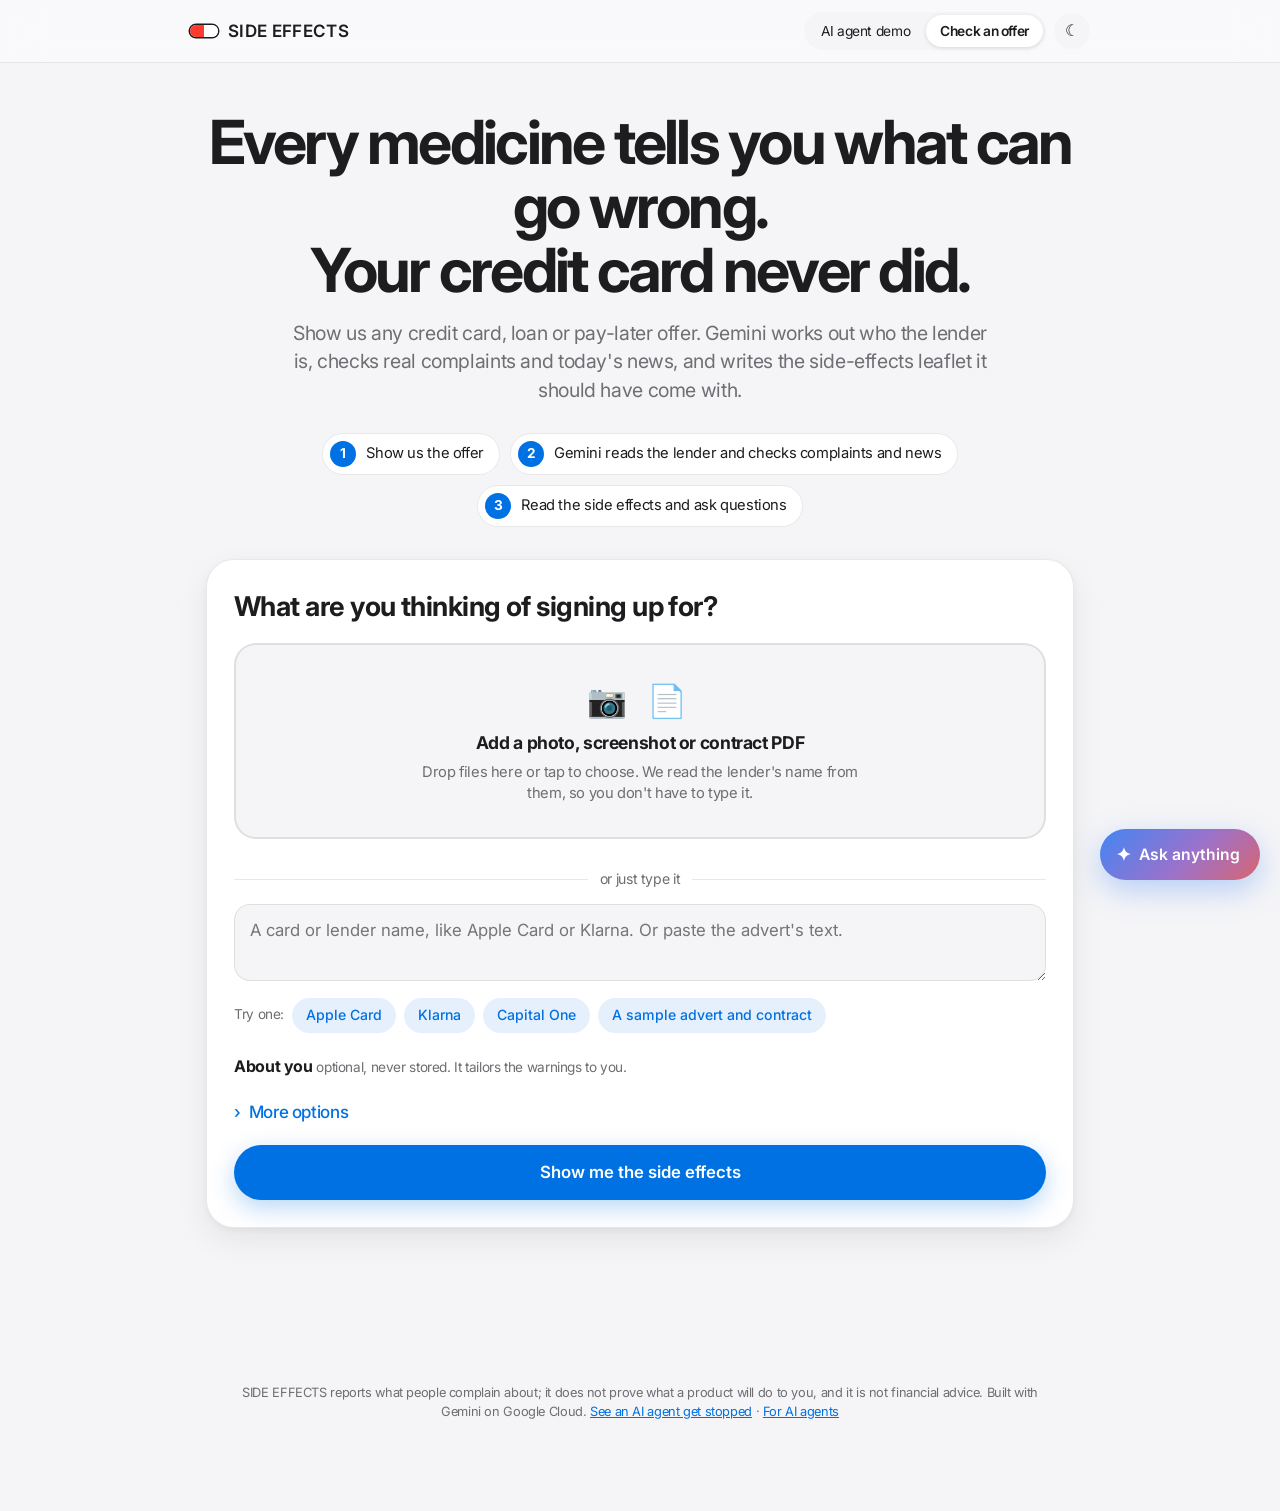
==== commit d3f9e096: "Site-wide Gemini assistant with live tools, MCP server, faster live checks" ====
--- a/static/index.html
+++ b/static/index.html
@@ -9,12 +9,14 @@
 <link rel="preconnect" href="https://fonts.googleapis.com">
 <link href="https://fonts.googleapis.com/css2?family=Inter:wght@400;500;600;700&display=swap" rel="stylesheet">
 <link rel="stylesheet" href="/static/styles.css">
+<link rel="stylesheet" href="/static/assistant.css">
+<link rel="stylesheet" href="/static/mobile.css">
 <script src="/static/theme.js"></script>
 </head>
 <body>
 <header class="top">
   <a class="brand" href="/"><span class="pill" aria-hidden="true"></span><span>SIDE EFFECTS</span></a>
-  <nav class="tabs"><a href="/">AI agent demo</a><a class="on" href="/leaflet">Check an offer</a></nav>
+  <nav class="tabs"><a href="/"><span class="lg-only">AI agent demo</span><span class="sm-only">Agent demo</span></a><a class="on" href="/leaflet"><span class="lg-only">Check an offer</span><span class="sm-only">Check offer</span></a></nav>
 </header>
 
 <main>
@@ -74,8 +76,8 @@
 
   <div class="lfbar" id="lfbar" hidden>
     <span id="lfSummary"></span>
-    <button type="button" class="lfbar-btn" id="editLeaflet">Edit details</button>
-    <button type="button" class="lfbar-btn primary" id="newLeaflet">New leaflet</button>
+    <button type="button" class="lfbar-btn" id="editLeaflet"><span class="lg-only">Edit details</span><span class="sm-only">Edit</span></button>
+    <button type="button" class="lfbar-btn primary" id="newLeaflet"><span class="lg-only">New leaflet</span><span class="sm-only">New</span></button>
   </div>
 
   <section class="card progress" id="progress" hidden aria-live="polite">
@@ -86,22 +88,12 @@
   <article class="leaflet" id="leaflet" hidden></article>
 </main>
 
-<button class="pharm-fab" id="pharmFab" hidden>💬 Ask the pharmacist</button>
-<aside class="pharm" id="pharm" hidden aria-label="Pharmacist">
-  <header><strong>Pharmacist</strong><span class="muted small">Answers from this leaflet, the contract and real complaints</span><button class="x" id="pharmClose" aria-label="Close">×</button></header>
-  <div class="chat" id="chat"></div>
-  <div class="suggest" id="suggest"></div>
-  <form id="askForm">
-    <button type="button" class="mic" id="micBtn" aria-label="Ask by voice" title="Ask by voice">🎤</button>
-    <input id="askInput" placeholder="Is this OK for a freelancer?" autocomplete="off">
-    <button class="primary small" type="submit">Ask</button>
-  </form>
-</aside>
 
 <footer class="foot">
   SIDE EFFECTS reports what people complain about; it does not prove what a product will do to you, and it is not financial advice.
   Built with Gemini on Google Cloud. <a href="/">See an AI agent get stopped</a> · <a href="/.well-known/side-effects.json">For AI agents</a> <span class="ver" id="ver"></span>
 </footer>
 <script src="/static/app.js"></script>
+<script src="/static/assistant.js"></script>
 </body>
 </html>
--- a/static/styles.css
+++ b/static/styles.css
@@ -400,3 +400,4 @@
 .live-src a { color: var(--accent); }
 .bigdrop strong { color: var(--ink); }
 .about .muted { font-weight: 400; }
+.leaflet { overflow: clip; } /* clip, not hidden, so the section tabs can stay pinned while you scroll */
--- a/static/assistant.css
+++ b/static/assistant.css
@@ -0,0 +1,60 @@
+/* SIDE EFFECTS assistant, shared by both pages. Works with either page's colour tokens. */
+.sa, .sa-fab { --sa-accent: var(--accent, var(--blue)); --sa-paper: var(--panel, var(--paper)); --sa-soft: var(--panel-2, var(--bg)); }
+.sa-fab { position: fixed; right: 20px; bottom: 20px; z-index: 40; display: flex; align-items: center; gap: 8px; border: 0; cursor: pointer;
+  padding: 14px 20px 14px 16px; border-radius: 999px; font: inherit; font-weight: 600; font-size: .98rem; color: #fff;
+  background: linear-gradient(135deg, #4285f4, #9b72cb 55%, #d96570); box-shadow: 0 10px 30px rgba(66,133,244,.35); transition: transform .3s cubic-bezier(.2,1.4,.4,1); }
+.sa-fab:hover { transform: translateY(-2px) scale(1.03); }
+.sa-fab[hidden], .sa[hidden] { display: none; }
+.sa-spark { font-size: 1.1rem; line-height: 1; }
+.sa-spark.big { font-size: 2rem; background: linear-gradient(135deg, #4285f4, #9b72cb, #d96570); -webkit-background-clip: text; background-clip: text; color: transparent; }
+.sa { position: fixed; right: 20px; bottom: 20px; z-index: 60; width: min(420px, calc(100vw - 40px)); height: min(640px, calc(100vh - 40px));
+  display: flex; flex-direction: column; background: var(--sa-paper); color: var(--ink); border-radius: 26px; overflow: hidden;
+  box-shadow: 0 24px 70px rgba(0,0,0,.22), inset 0 0 0 1px var(--line); animation: sa-in .3s cubic-bezier(.2,1.2,.4,1) both; }
+@keyframes sa-in { from { opacity: 0; transform: translateY(16px) scale(.97); } }
+.sa header { display: flex; align-items: center; gap: 10px; padding: 16px 12px 14px 20px; border-bottom: 1px solid var(--line); }
+.sa header div { flex: 1; min-width: 0; }
+.sa header strong { display: block; font-size: 1.05rem; }
+.sa header small { color: var(--muted); font-size: .8rem; }
+.sa-x { width: 40px; height: 40px; border: 0; border-radius: 50%; background: var(--sa-soft); color: var(--ink); font-size: 1.4rem; cursor: pointer; }
+.sa-chat { flex: 1; overflow-y: auto; padding: 16px; display: flex; flex-direction: column; gap: 12px; overscroll-behavior: contain; }
+.sa-hello { text-align: center; color: var(--muted); padding: 20px 8px; }
+.sa-hello p { margin: 8px 0 0; font-size: .92rem; line-height: 1.5; }
+.sa-hello b { color: var(--ink); }
+.sa-msg { max-width: 88%; font-size: .95rem; line-height: 1.45; }
+.sa-msg.user { align-self: flex-end; background: var(--sa-accent); color: #fff; padding: 10px 14px; border-radius: 20px 20px 6px 20px; }
+.sa-msg.model { align-self: stretch; max-width: 100%; }
+.sa-ans { background: var(--sa-soft); padding: 10px 14px; border-radius: 20px 20px 20px 6px; }
+.sa-ans p { margin: 0 0 8px; } .sa-ans p:last-child { margin: 0; }
+.sa-ans ul { margin: 4px 0 8px; padding-left: 18px; } .sa-ans li { margin: 2px 0; }
+.sa-err { color: var(--warn, var(--red-ink, #d70015)); }
+.sa-steps { list-style: none; margin: 0 0 8px; padding: 0; display: grid; gap: 4px; }
+.sa-steps:empty { display: none; }
+.sa-steps li { display: flex; align-items: center; gap: 8px; font-size: .82rem; color: var(--muted); padding: 6px 10px; border-radius: 12px; box-shadow: inset 0 0 0 1px var(--line); animation: sa-in .25s both; }
+.sa-steps li > span:nth-child(2) { flex: 1; min-width: 0; }
+.sa-steps li.done { color: var(--ink); }
+.sa-steps small { color: var(--muted); }
+.sa-st { width: 16px; text-align: center; color: #1d9b4f; font-weight: 700; }
+.sa-st i { display: inline-block; width: 12px; height: 12px; border-radius: 50%; border: 2px solid var(--line); border-top-color: #9b72cb; animation: sa-spin .8s linear infinite; }
+@keyframes sa-spin { to { transform: rotate(360deg); } }
+.sa-dots { display: inline-flex; gap: 4px; padding: 4px 0; }
+.sa-dots i { width: 7px; height: 7px; border-radius: 50%; background: var(--muted); animation: sa-dot 1s infinite ease-in-out; }
+.sa-dots i:nth-child(2) { animation-delay: .15s; } .sa-dots i:nth-child(3) { animation-delay: .3s; }
+@keyframes sa-dot { 0%, 80%, 100% { opacity: .25; transform: translateY(0); } 40% { opacity: 1; transform: translateY(-3px); } }
+.sa-link { display: inline-block; margin-top: 8px; padding: 9px 16px; border-radius: 999px; background: var(--sa-accent); color: #fff; font-weight: 600; font-size: .9rem; text-decoration: none; }
+.sa-suggest { display: flex; gap: 6px; padding: 0 16px 10px; overflow-x: auto; scrollbar-width: none; }
+.sa-suggest::-webkit-scrollbar { display: none; }
+.sa-suggest button { flex: none; border: 0; background: var(--sa-soft); color: var(--sa-accent); font: inherit; font-size: .82rem; font-weight: 500; padding: 8px 12px; border-radius: 999px; cursor: pointer; white-space: nowrap; }
+.sa-form { display: flex; gap: 8px; padding: 10px 12px 12px; border-top: 1px solid var(--line); }
+.sa-in { flex: 1; min-width: 0; font: inherit; font-size: 1rem; padding: 11px 16px; border-radius: 999px; border: 0; background: var(--sa-soft); color: var(--ink); outline: none; }
+.sa-in:focus { box-shadow: inset 0 0 0 2px var(--sa-accent); }
+.sa-mic, .sa-send { width: 44px; height: 44px; flex: none; border: 0; border-radius: 50%; cursor: pointer; font-size: 1.05rem; }
+.sa-mic { background: var(--sa-soft); }
+.sa-mic.on { background: #ff3b30; }
+.sa-send { background: var(--sa-accent); color: #fff; font-weight: 700; font-size: 1.2rem; }
+.sa-send:disabled { opacity: .5; }
+@media (max-width: 600px) {
+  .sa-fab { right: 12px; bottom: max(12px, env(safe-area-inset-bottom)); padding: 12px 16px 12px 14px; font-size: .9rem; }
+  .sa { inset: 0; width: 100%; height: 100%; height: 100dvh; border-radius: 0; padding-bottom: env(safe-area-inset-bottom); }
+  body.sa-open { overflow: hidden; }
+}
+@media (prefers-reduced-motion: reduce) { .sa, .sa-fab, .sa-steps li { animation: none; transition: none; } }
--- a/static/mobile.css
+++ b/static/mobile.css
@@ -0,0 +1,70 @@
+/* Phone layout, shared by both pages and loaded last. One-row header, compact bars, a full-screen pharmacist. */
+.sm-only { display: none; }
+@media (max-width: 600px) {
+  .lg-only { display: none; }
+  .sm-only { display: inline; }
+  /* One-row header: the pill is the logo, the menu and theme switch sit beside it. */
+  .top { flex-wrap: nowrap; gap: 8px; padding: 8px 12px; }
+  .top nav, .top nav.tabs { margin-left: auto; flex: none; }
+  .top nav a, nav.tabs a { padding: 8px 12px; font-size: .84rem; white-space: nowrap; }
+  .brand { white-space: nowrap; font-size: .88rem; flex: none; }
+  .theme-toggle { width: 34px; height: 34px; flex: none; }
+  .pager { top: var(--top-h, 52px); }
+  /* What's-new strip: one line */
+  .banner { flex-wrap: nowrap; gap: 8px; padding: 8px 12px; font-size: .8rem; text-align: left; justify-content: flex-start; }
+  .banner-tag { display: none; }
+  .banner > span:not(.banner-tag) { flex: 1; min-width: 0; }
+  .banner-go { white-space: nowrap; padding: 8px 4px; }
+  .banner-x { padding: 8px; font-size: 1.3rem; }
+  /* Personas: swipe sideways instead of three tall cards */
+  .personas { display: flex; overflow-x: auto; scroll-snap-type: x mandatory; gap: 12px; margin: 0 -16px; padding: 4px 16px 12px; scrollbar-width: none; }
+  .personas::-webkit-scrollbar { display: none; }
+  .personas > * { flex: 0 0 84%; scroll-snap-align: center; padding: 16px; }
+  .persona em { margin-top: 8px; }
+  .step-title { margin-top: 20px; }
+  .pager button { min-height: 38px; }
+  .hero { padding-bottom: 88px; }
+  /* Scam arena scoreboard: three numbers in one row */
+  .score { grid-template-columns: repeat(3, 1fr); gap: 8px; }
+  .score div { padding: 12px 10px; border-radius: 16px; }
+  .score b { font-size: 1.6rem; }
+  .score span { font-size: .72rem; line-height: 1.3; }
+  .audit { padding: 22px 18px; }
+  .audit-stats { gap: 8px; }
+  .audit-stats div { padding: 12px 10px; }
+  .audit-stats b { font-size: 22px; }
+  code, pre { white-space: pre-wrap; overflow-wrap: anywhere; }
+  /* Leaflet page */
+  main { padding-bottom: 84px; }
+  .lfbar { flex-wrap: nowrap; padding: 6px 6px 6px 16px; gap: 6px; margin-top: 12px; }
+  .lfbar span { flex: 1 1 auto !important; min-width: 0; white-space: nowrap; overflow: hidden; text-overflow: ellipsis; font-size: .88rem; }
+  .lfbar-btn { flex: none !important; padding: 9px 14px; font-size: .85rem; }
+  .lf-tabs { -webkit-mask-image: linear-gradient(90deg, #000 88%, transparent); mask-image: linear-gradient(90deg, #000 88%, transparent); }
+  .card.start { padding: 20px 16px; border-radius: 22px; }
+  .intro { padding-top: 24px; }
+  .intro p { margin-bottom: 18px; }
+  .how3 { gap: 6px; }
+  .how3 li { padding: 6px 12px 6px 6px; font-size: .86rem; }
+  .try button, .chip { min-height: 38px; }
+  .live { padding: 16px 14px; margin-left: -4px; margin-right: -4px; }
+  .live-big b { font-size: 1.9rem; }
+  .pharm-fab { right: 12px; bottom: max(12px, env(safe-area-inset-bottom)); z-index: 30; }
+  /* Pharmacist: a full-screen sheet above everything, not a floating box */
+  .pharm { inset: 0; right: 0; bottom: 0; width: 100%; height: 100%; height: 100dvh; border-radius: 0; z-index: 60; background: var(--paper);
+    backdrop-filter: none; -webkit-backdrop-filter: none; padding-bottom: env(safe-area-inset-bottom); }
+  .pharm header { padding: 14px 16px; }
+  .pharm .x { width: 44px; height: 44px; }
+  .suggest button { min-height: 36px; }
+  .foot { font-size: .78rem; padding: 20px 16px 96px; }
+  .foot a { display: inline-block; padding: 6px 0; }
+}
+@media (max-width: 400px) {
+  .top nav a, nav.tabs a { padding: 8px 9px; font-size: .8rem; }
+  .brand span:last-child { display: none; }
+}
+@media (max-width: 600px) {
+  /* On the agent demo the Run button owns the bottom of the screen, so the assistant is a round button. */
+  body:has(#p-demo) .sa-fab { width: 54px; height: 54px; padding: 0; justify-content: center; }
+  body:has(#p-demo) .sa-fab .sa-fab-t { display: none; }
+  body:has(#p-demo) .sa-spark { font-size: 1.4rem; }
+}
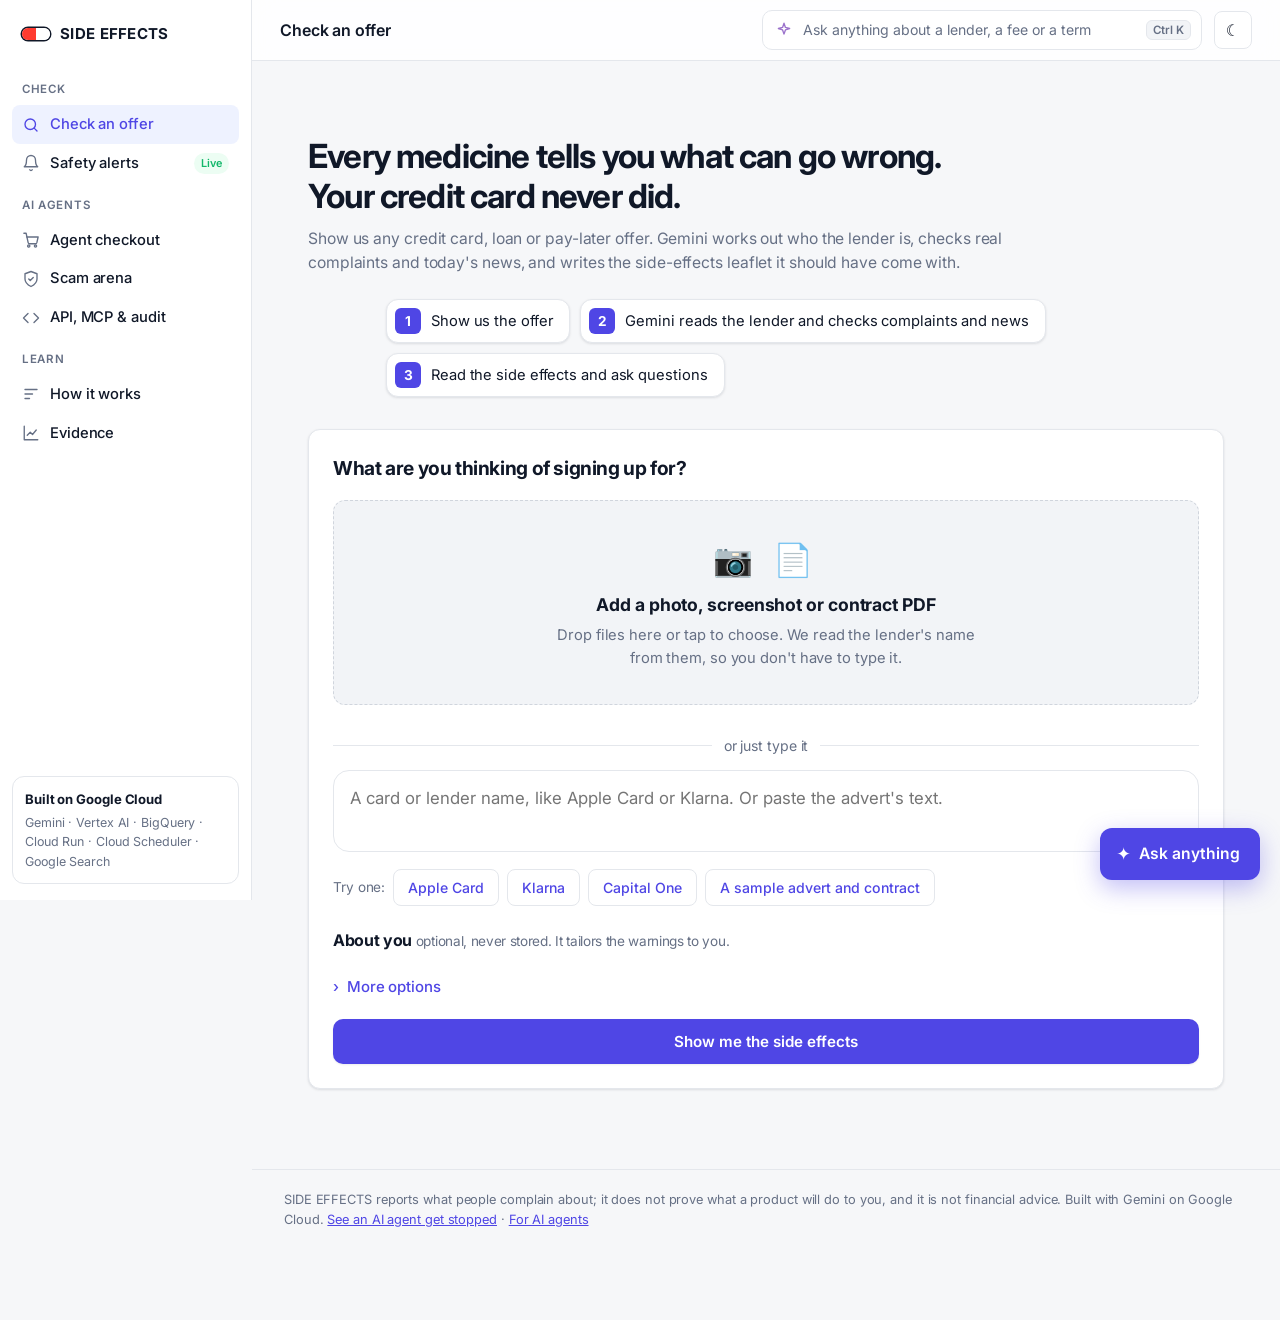
==== commit 61bef2ad: "SaaS app shell: sidebar navigation, top bar with ⌘K ask, one design system for light and dark" ====
--- a/static/index.html
+++ b/static/index.html
@@ -11,7 +11,9 @@
 <link rel="stylesheet" href="/static/styles.css">
 <link rel="stylesheet" href="/static/assistant.css">
 <link rel="stylesheet" href="/static/mobile.css">
+<link rel="stylesheet" href="/static/saas.css">
 <script src="/static/theme.js"></script>
+<script src="/static/shell.js"></script>
 </head>
 <body>
 <header class="top">
--- a/static/styles.css
+++ b/static/styles.css
@@ -401,3 +401,8 @@
 .bigdrop strong { color: var(--ink); }
 .about .muted { font-weight: 400; }
 .leaflet { overflow: clip; } /* clip, not hidden, so the section tabs can stay pinned while you scroll */
+.lf-alert { margin: 0 0 18px; padding: 14px 16px; border-radius: 16px; background: var(--warn-soft); border-left: 5px solid var(--warn); }
+.lf-alert b { display: block; margin: 4px 0; }
+.lf-alert p { margin: 4px 0 6px; font-size: .92rem; }
+.lf-alert a { color: var(--warn); font-weight: 600; text-decoration: none; font-size: .9rem; }
+.lf-alert-tag { font-size: .72rem; font-weight: 700; text-transform: uppercase; letter-spacing: .05em; color: var(--warn); }
--- a/static/saas.css
+++ b/static/saas.css
@@ -0,0 +1,176 @@
+/* SaaS app theme, loaded last on every page. One design system: Inter, indigo accent, neutral surfaces,
+   a sidebar shell, compact page headers and quiet cards. Overrides the earlier page styles. */
+
+html:root {
+  --sb-w: 252px;
+  --bg: #f6f7f9; --panel: #ffffff; --panel-2: #f2f4f7; --paper: #ffffff;
+  --ink: #101828; --muted: #667085; --line: #e4e7ec; --line-2: #d0d5dd;
+  --accent: #4f46e5; --accent-ink: #ffffff; --blue: #4f46e5; --blue-soft: #eef2ff; --teal-soft: #eef2ff;
+  --red: #f04438; --red-ink: #d92d20; --red-soft: #fef3f2; --warn: #d92d20; --warn-soft: #fef3f2;
+  --green: #12b76a; --green-soft: #ecfdf3; --amber: #b54708; --amber-soft: #fffaeb;
+  --glass: rgba(255, 255, 255, .86);
+  --shadow: 0 1px 2px rgba(16, 24, 40, .05);
+  --shadow-lg: 0 1px 3px rgba(16, 24, 40, .08), 0 1px 2px rgba(16, 24, 40, .04);
+  --sans: "Inter", ui-sans-serif, system-ui, -apple-system, "Segoe UI", sans-serif;
+  --serif: "Inter", ui-sans-serif, system-ui, sans-serif;
+  --r: 12px;
+}
+@media (prefers-color-scheme: dark) {
+  html:root:not([data-theme="light"]) {
+    --bg: #0b0d12; --panel: #12151c; --panel-2: #191d26; --paper: #12151c;
+    --ink: #e6e8ee; --muted: #98a2b3; --line: #232836; --line-2: #2f3545;
+    --accent: #818cf8; --accent-ink: #0b0d12; --blue: #818cf8; --blue-soft: rgba(129, 140, 248, .14); --teal-soft: rgba(129, 140, 248, .12);
+    --red-ink: #f97066; --warn: #f97066; --red-soft: rgba(240, 68, 56, .14); --warn-soft: rgba(240, 68, 56, .14);
+    --green-soft: rgba(18, 183, 106, .14); --amber: #fdb022; --amber-soft: rgba(253, 176, 34, .12);
+    --glass: rgba(11, 13, 18, .86); --shadow: none; --shadow-lg: none;
+  }
+}
+html:root[data-theme="dark"] {
+  --bg: #0b0d12; --panel: #12151c; --panel-2: #191d26; --paper: #12151c;
+  --ink: #e6e8ee; --muted: #98a2b3; --line: #232836; --line-2: #2f3545;
+  --accent: #818cf8; --accent-ink: #0b0d12; --blue: #818cf8; --blue-soft: rgba(129, 140, 248, .14); --teal-soft: rgba(129, 140, 248, .12);
+  --red-ink: #f97066; --warn: #f97066; --red-soft: rgba(240, 68, 56, .14); --warn-soft: rgba(240, 68, 56, .14);
+  --green-soft: rgba(18, 183, 106, .14); --amber: #fdb022; --amber-soft: rgba(253, 176, 34, .12);
+  --glass: rgba(11, 13, 18, .86); --shadow: none; --shadow-lg: none;
+}
+
+body.app { font: 15px/1.55 var(--sans); letter-spacing: -.006em; background: var(--bg); padding-left: var(--sb-w); }
+body.app h1, body.app h2, body.app h3 { letter-spacing: -.02em; }
+
+/* ---------- Sidebar ---------- */
+.side { position: fixed; inset: 0 auto 0 0; width: var(--sb-w); z-index: 45; display: flex; flex-direction: column; gap: 4px;
+  padding: 16px 12px; background: var(--panel); border-right: 1px solid var(--line); overflow-y: auto; }
+.side-brand { display: flex; align-items: center; gap: 10px; padding: 6px 10px 18px; font-weight: 700; letter-spacing: .02em; color: var(--ink); text-decoration: none !important; }
+.side nav { display: block; background: none; padding: 0; border-radius: 0; gap: 0; }
+.side-group { font-size: .72rem; font-weight: 600; text-transform: uppercase; letter-spacing: .06em; color: var(--muted); padding: 14px 10px 6px; }
+.side nav a.side-item { box-shadow: none; transition: background .15s; }
+.side-item { display: flex; align-items: center; gap: 10px; padding: 8px 10px; border-radius: 8px; color: var(--ink); text-decoration: none !important; font-weight: 500; font-size: .92rem; }
+.side-item svg { color: var(--muted); flex: none; }
+.side-item:hover { background: var(--panel-2); }
+.side-item.on { background: var(--blue-soft); color: var(--accent); }
+.side-item.on svg { color: var(--accent); }
+.side-item em { margin-left: auto; font-style: normal; font-size: .68rem; font-weight: 600; color: var(--green); background: var(--green-soft); padding: 2px 7px; border-radius: 999px; }
+.side-foot { margin-top: auto; padding-top: 16px; }
+.side-card { border: 1px solid var(--line); border-radius: var(--r); padding: 12px; font-size: .78rem; color: var(--muted); display: grid; gap: 4px; }
+.side-card b { color: var(--ink); font-size: .82rem; }
+.side-scrim { display: none; }
+
+/* ---------- Top bar ---------- */
+body.app .top { position: sticky; top: 0; z-index: 30; display: flex; align-items: center; gap: 12px; flex-wrap: nowrap;
+  max-width: none; margin: 0; padding: 10px 28px; min-height: 60px; background: var(--glass);
+  backdrop-filter: saturate(160%) blur(12px); -webkit-backdrop-filter: saturate(160%) blur(12px); border-bottom: 1px solid var(--line); box-shadow: none; }
+body.app .top .brand, body.app .top > nav { display: none; }
+.top-title { font-weight: 600; font-size: 1rem; white-space: nowrap; }
+.top-menu { display: none; width: 38px; height: 38px; border: 1px solid var(--line); border-radius: 8px; background: var(--panel); color: var(--ink); cursor: pointer; place-items: center; }
+.top-ask { margin-left: auto; display: flex; align-items: center; gap: 10px; width: min(440px, 45vw); padding: 8px 10px 8px 12px; border: 1px solid var(--line);
+  border-radius: 10px; background: var(--panel); color: var(--muted); font: inherit; font-size: .88rem; cursor: text; text-align: left; transition: border-color .15s, box-shadow .15s; }
+.top-ask:hover { border-color: var(--line-2); box-shadow: var(--shadow); }
+.top-ask svg { color: #9b72cb; flex: none; }
+.top-ask span { flex: 1; min-width: 0; overflow: hidden; text-overflow: ellipsis; white-space: nowrap; }
+.top-ask kbd { font: 600 .72rem var(--sans); color: var(--muted); border: 1px solid var(--line); border-radius: 6px; padding: 2px 6px; background: var(--panel-2); }
+body.app .theme-toggle { width: 38px; height: 38px; border-radius: 8px; border: 1px solid var(--line); background: var(--panel); flex: none; }
+body.app .theme-toggle:hover { transform: none; background: var(--panel-2); }
+
+/* Tabs and banner are replaced by the sidebar */
+body.app .pager, body.app .banner { display: none !important; }
+
+/* ---------- Page layout and headers ---------- */
+body.app .panel > section, body.app main { max-width: 1120px; margin: 0 auto; padding: 28px 32px 40px; }
+body.app main { max-width: 980px; }
+body.app .hero, body.app .scam, body.app .alerts, body.app .intro, body.app .lcheck { text-align: left; }
+body.app .hero { padding-top: 28px; }
+body.app .kicker { display: inline-flex; align-items: center; gap: 6px; font-size: .75rem; font-weight: 600; letter-spacing: .02em; text-transform: none;
+  color: var(--accent); background: var(--blue-soft); padding: 4px 10px; border-radius: 999px; margin: 0 0 12px; }
+body.app .hero h1, body.app .scam-h, body.app .intro h1 { font-family: var(--sans); font-size: clamp(1.6rem, 2.6vw, 2.1rem); line-height: 1.2; font-weight: 700;
+  letter-spacing: -.025em; margin: 0 0 10px; text-align: left; max-width: 30em; }
+body.app .hero h1 span, body.app .scam-h span { background: none; -webkit-text-fill-color: currentColor; color: var(--muted); font-weight: 600; }
+body.app .lede, body.app .intro p { font-size: .98rem; color: var(--muted); max-width: 72ch; margin: 0 0 24px; text-align: left; }
+body.app h2 { font-size: 1.2rem; }
+body.app .step-title { font-size: .8rem; font-weight: 600; text-transform: uppercase; letter-spacing: .05em; color: var(--muted); margin: 24px 0 10px; text-align: left; }
+
+/* ---------- Cards ---------- */
+body.app .persona, body.app .hack, body.app .role, body.app .loop li, body.app .scanlog, body.app .al-card, body.app .how-card, body.app .stat,
+body.app .biz, body.app .audit, body.app .lane, body.app .card, body.app .leaflet, body.app .lc-card, body.app .score div, body.app .rounds > *, body.app .outcome > div,
+body.app .how3 li, body.app .runbar, body.app .lfbar {
+  background: var(--panel); border: 1px solid var(--line); border-radius: var(--r); box-shadow: var(--shadow-lg);
+}
+body.app .persona { padding: 16px; }
+body.app .persona:hover { transform: none; border-color: var(--line-2); }
+body.app .persona[aria-checked="true"] { border-color: var(--accent); box-shadow: 0 0 0 3px var(--blue-soft); }
+body.app .persona em { border-radius: 10px; background: var(--panel-2); }
+body.app .personas { gap: 12px; }
+body.app .al-card { border-left: 4px solid var(--red); }
+body.app .roles, body.app .loop { justify-content: flex-start; }
+body.app .loop li { align-items: flex-start; text-align: left; }
+body.app .loop li + li::before { display: none; }
+body.app .stat b { color: var(--accent); }
+body.app .card { padding: 24px; }
+body.app .card.start { max-width: none; }
+body.app .leaflet { border-radius: 16px; }
+
+/* ---------- Buttons and inputs ---------- */
+body.app .go, body.app .primary, body.app .biz-btn, body.app .lfbar-btn.primary, body.app .runbar-btn.primary, body.app .radar-btn {
+  background: var(--accent); color: var(--accent-ink); border: 0; border-radius: 10px; padding: 11px 20px; font-size: .95rem; font-weight: 600;
+  box-shadow: 0 1px 2px rgba(16, 24, 40, .08); transition: filter .15s, transform .1s; margin-left: 0; margin-right: 0; }
+body.app .go:hover, body.app .primary:hover { filter: brightness(1.08); transform: none; }
+body.app .go:active, body.app .primary:active { transform: translateY(1px); }
+body.app .hack + .go { margin-left: 0; display: inline-block; }
+body.app .hack { margin: 0; max-width: 720px; }
+body.app #p-demo:not(.running) .hero .go { box-shadow: 0 8px 24px rgba(79, 70, 229, .3); }
+body.app .lfbar-btn, body.app .runbar-btn { border-radius: 10px; border: 1px solid var(--line); background: var(--panel); }
+body.app .chip, body.app .try button, body.app .lc-chips button { border-radius: 8px; box-shadow: none; border: 1px solid var(--line); background: var(--panel); color: var(--ink); }
+body.app .chip[aria-pressed="true"] { background: var(--blue-soft); color: var(--accent); border-color: var(--accent); }
+body.app .try button { color: var(--accent); }
+body.app input, body.app textarea, body.app select { font-family: var(--sans); border-radius: 10px; }
+body.app #quick, body.app .persona.you textarea { background: var(--panel); border: 1px solid var(--line); box-shadow: none; }
+body.app #quick:focus { border-color: var(--accent); box-shadow: 0 0 0 3px var(--blue-soft); }
+body.app .bigdrop { border-radius: var(--r); background: var(--panel-2); box-shadow: none; border: 1.5px dashed var(--line-2); }
+body.app .bigdrop:hover, body.app .bigdrop.over, body.app .bigdrop.has { border-color: var(--accent); background: var(--blue-soft); transform: none; box-shadow: none; }
+body.app .how3 { justify-content: flex-start; }
+body.app .how3 b { background: var(--accent); border-radius: 6px; }
+
+/* ---------- Bars, tabs, chips inside pages ---------- */
+body.app .lf-tabs, body.app .lane-tabs { border-radius: 10px; background: var(--panel-2); border: 1px solid var(--line); }
+body.app .lf-tabs button, body.app .lane-tabs button { border-radius: 8px; }
+body.app .lfbar, body.app .runbar { border-radius: var(--r); }
+body.app .bq-tag { background: var(--accent); border-radius: 6px; }
+body.app .live { background: var(--panel-2); border: 1px solid var(--line); border-radius: var(--r); }
+body.app .foot { border-top: 1px solid var(--line); color: var(--muted); font-size: .8rem; text-align: left; max-width: 1120px; margin: 24px auto 0; padding: 20px 32px 90px; }
+
+/* ---------- Assistant matches the app ---------- */
+body.app .sa-fab, body.app .sa-send, body.app .sa-link, body.app .sa-msg.user { color: var(--accent-ink); }
+body.app .sa-fab { background: var(--accent); box-shadow: 0 8px 24px rgba(79, 70, 229, .35); border-radius: 12px; }
+body.app .sa { border-radius: 16px; border: 1px solid var(--line); box-shadow: 0 20px 50px rgba(16, 24, 40, .18); }
+body.app .sa-msg.user { background: var(--accent); }
+
+/* ---------- Tablet and phone: the sidebar slides in ---------- */
+@media (max-width: 1000px) {
+  body.app { padding-left: 0; }
+  .side { transform: translateX(-100%); transition: transform .25s ease, visibility .25s; visibility: hidden; }
+  body.side-open .side { transform: none; visibility: visible; box-shadow: 0 20px 60px rgba(0, 0, 0, .25); }
+  body.side-open .side-scrim { display: block; position: fixed; inset: 0; z-index: 44; background: rgba(16, 24, 40, .4); }
+  .top-menu { display: grid; }
+  body.app .top { padding: 10px 16px; }
+}
+@media (max-width: 600px) {
+  body.app .top { gap: 8px; padding: 8px 12px; min-height: 56px; }
+  .top-ask { width: auto; padding: 8px 10px; }
+  .top-ask span, .top-ask kbd { display: none; }
+  .top-title { font-size: .95rem; overflow: hidden; text-overflow: ellipsis; min-width: 0; flex: 1; }
+  body.app .panel > section, body.app main { padding: 20px 16px 32px; }
+  body.app .hero h1, body.app .scam-h, body.app .intro h1 { font-size: 1.45rem; }
+  body.app .foot { padding: 16px 16px 96px; }
+}
+
+/* ---------- Fixes and page details ---------- */
+body.app .lfbar-btn.primary, body.app .runbar-btn.primary { color: var(--accent-ink) !important; border-color: transparent; }
+body.app .lfbar-btn span, body.app .runbar-btn span { color: inherit !important; flex: none !important; overflow: visible; }
+body.app .alert-list, body.app .scanlog { margin-left: 0; margin-right: 0; max-width: 820px; }
+body.app .box, body.app .lf-box-wrap { background: #101828; }
+body.app .biz { display: grid; grid-template-columns: 1fr 1.1fr; gap: 28px; align-items: start; padding: 28px; }
+body.app .devcode pre { background: #0b1020; color: #d1d5f0; border-radius: 10px; padding: 14px 16px; font-size: .8rem; line-height: 1.6; overflow-x: auto; margin: 6px 0 14px; }
+body.app .dev-tabs { display: flex; gap: 10px; align-items: baseline; font-size: .82rem; }
+body.app .dev-tabs b { color: var(--accent); background: var(--blue-soft); padding: 2px 8px; border-radius: 6px; font-size: .72rem; }
+body.app .dev-tabs span { color: var(--muted); }
+@media (min-width: 1001px) { body.app:has(#p-demo) .sa-fab { display: none; } }
+@media (max-width: 860px) { body.app .biz { grid-template-columns: 1fr; padding: 20px; } }
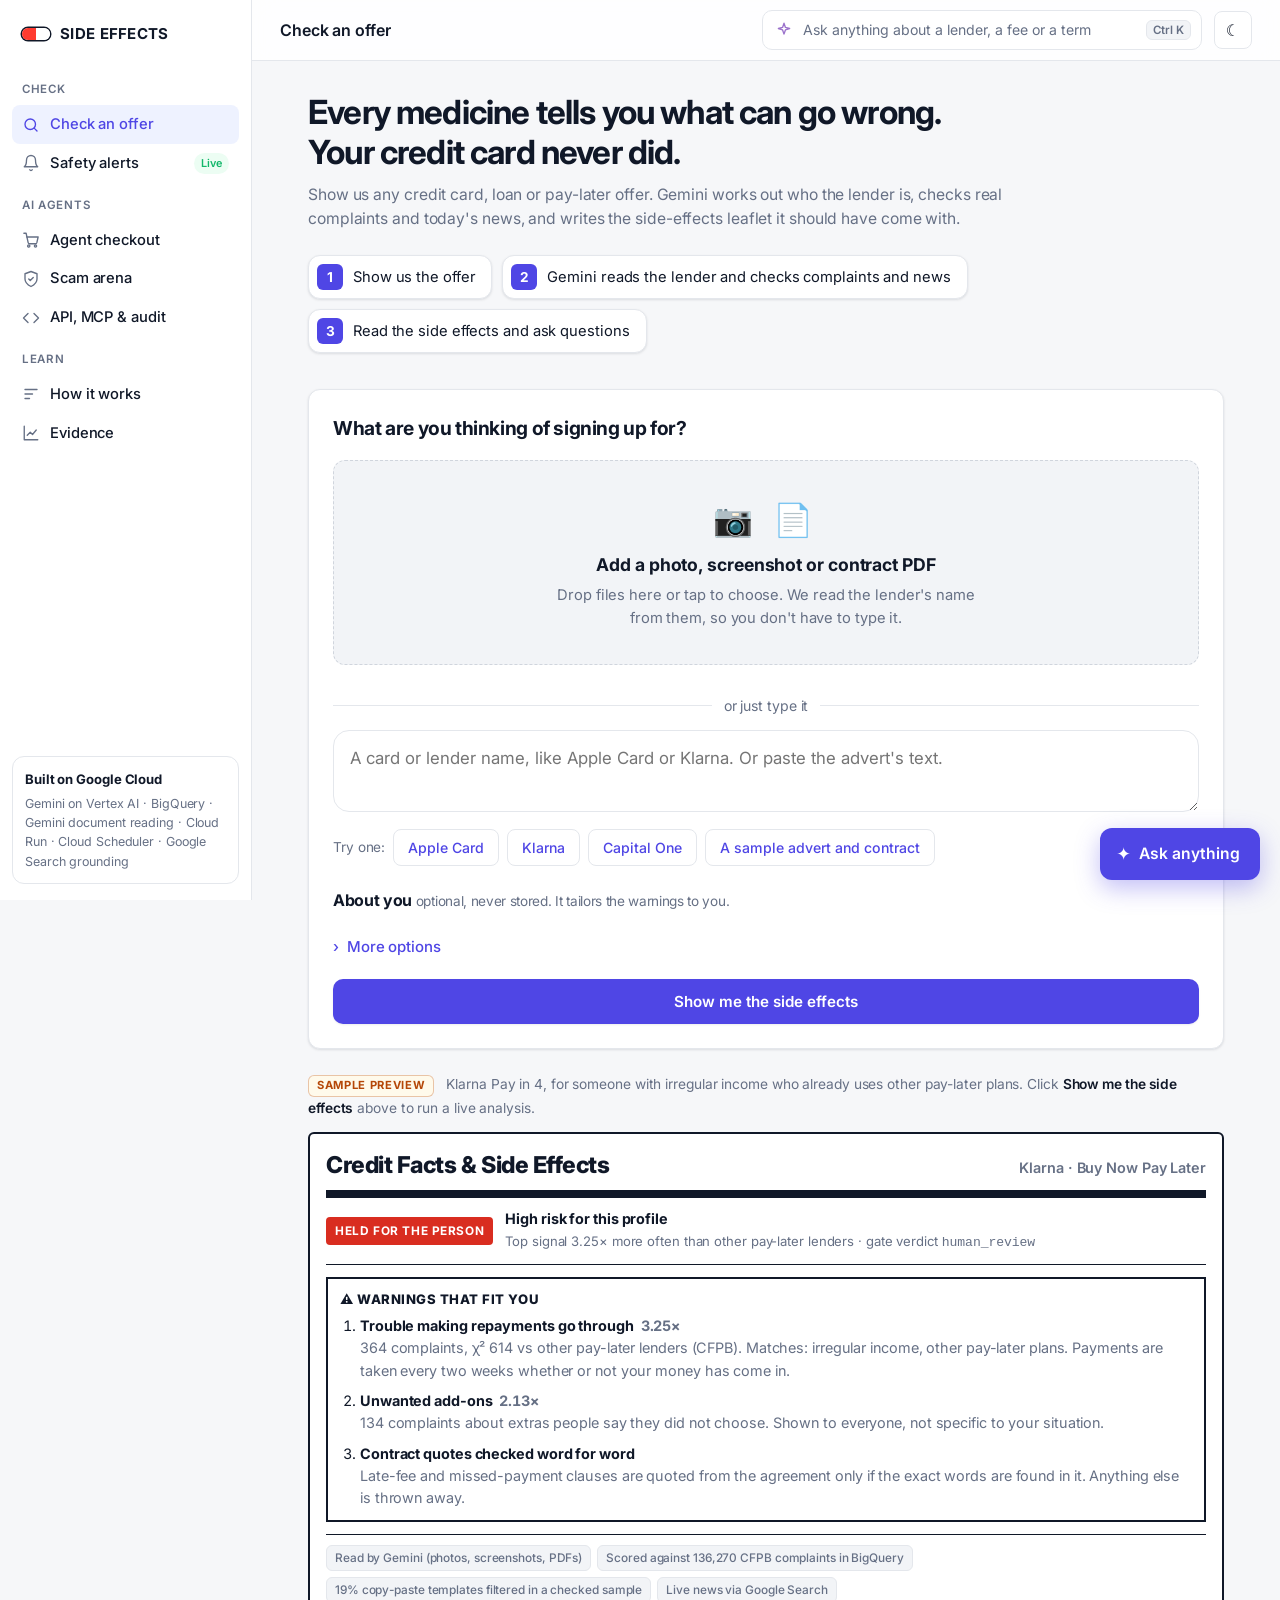
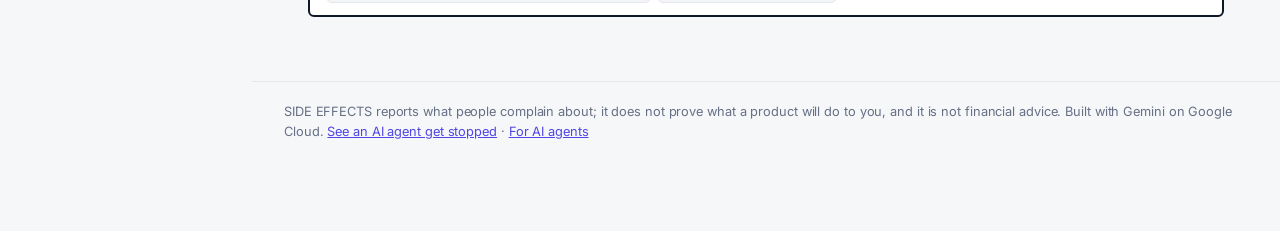
==== commit 6f0cab46: "Default states: sample leaflet, example runs, alert tabs, bento evidence, architecture" ====
--- a/static/index.html
+++ b/static/index.html
@@ -76,6 +76,23 @@
     <p class="error" id="formError" role="alert" hidden></p>
   </section>
 
+  <section class="sample-lf" id="samplePreview" aria-label="Sample leaflet">
+    <p class="sample-tag"><b>Sample preview</b> Klarna Pay in 4, for someone with irregular income who already uses other pay-later plans. Click <em>Show me the side effects</em> above to run a live analysis.</p>
+    <div class="facts">
+      <div class="facts-head"><b>Credit Facts &amp; Side Effects</b><span>Klarna &middot; Buy Now Pay Later</span></div>
+      <div class="facts-risk"><span class="risk-pill">Held for the person</span><div><b>High risk for this profile</b><small>Top signal 3.25&times; more often than other pay-later lenders &middot; gate verdict <code>human_review</code></small></div></div>
+      <div class="facts-box">
+        <p class="facts-box-h">&#9888; Warnings that fit you</p>
+        <ol>
+          <li><b>Trouble making repayments go through <span class="prr">3.25&times;</span></b><span>364 complaints, &chi;&sup2; 614 vs other pay-later lenders (CFPB). Matches: irregular income, other pay-later plans. Payments are taken every two weeks whether or not your money has come in.</span></li>
+          <li><b>Unwanted add-ons <span class="prr">2.13&times;</span></b><span>134 complaints about extras people say they did not choose. Shown to everyone, not specific to your situation.</span></li>
+          <li><b>Contract quotes checked word for word</b><span>Late-fee and missed-payment clauses are quoted from the agreement only if the exact words are found in it. Anything else is thrown away.</span></li>
+        </ol>
+      </div>
+      <div class="facts-trace"><span>Read by Gemini (photos, screenshots, PDFs)</span><span>Scored against 136,270 CFPB complaints in BigQuery</span><span>19% copy-paste templates filtered in a checked sample</span><span>Live news via Google Search</span></div>
+    </div>
+  </section>
+
   <div class="lfbar" id="lfbar" hidden>
     <span id="lfSummary"></span>
     <button type="button" class="lfbar-btn" id="editLeaflet"><span class="lg-only">Edit details</span><span class="sm-only">Edit</span></button>
--- a/static/saas.css
+++ b/static/saas.css
@@ -174,3 +174,125 @@
 body.app .dev-tabs span { color: var(--muted); }
 @media (min-width: 1001px) { body.app:has(#p-demo) .sa-fab { display: none; } }
 @media (max-width: 860px) { body.app .biz { grid-template-columns: 1fr; padding: 20px; } }
+
+/* ---------- Default states: sample previews, alert tabs, bento evidence, architecture ---------- */
+body.app .intro { padding: 8px 0 20px; max-width: none; }
+body.app .intro h1 { margin: 0 0 10px; }
+body.app main > .intro:first-child { padding-top: 4px; }
+.sample-tag { display: flex; flex-wrap: wrap; align-items: baseline; gap: 4px 10px; margin: 0 0 12px; font-size: .86rem; color: var(--muted); }
+.sample-tag b { font-size: .7rem; font-weight: 700; text-transform: uppercase; letter-spacing: .06em; color: var(--amber); background: var(--amber-soft);
+  border: 1px solid color-mix(in srgb, var(--amber) 30%, transparent); padding: 2px 8px; border-radius: 6px; }
+.sample-tag em { font-style: normal; font-weight: 600; color: var(--ink); }
+
+/* Credit Facts label, after the medicine "Drug Facts" panel */
+.sample-lf { margin: 24px 0 0; }
+.facts { background: var(--panel); color: var(--ink); border: 2px solid var(--ink); border-radius: 6px; padding: 14px 16px 12px; max-width: 760px; font-size: .9rem; }
+.facts-head { display: flex; flex-wrap: wrap; justify-content: space-between; align-items: baseline; gap: 4px 12px; border-bottom: 8px solid var(--ink); padding-bottom: 6px; }
+.facts-head b { font-size: 1.45rem; font-weight: 800; letter-spacing: -.02em; }
+.facts-head span { font-weight: 600; color: var(--muted); }
+.facts-risk { display: flex; align-items: center; gap: 12px; padding: 10px 0; border-bottom: 1px solid var(--ink); }
+.facts-risk b { display: block; font-weight: 700; }
+.facts-risk small { color: var(--muted); font-size: .82rem; }
+.risk-pill { flex: none; background: var(--red-ink); color: #fff; font-weight: 700; font-size: .74rem; text-transform: uppercase; letter-spacing: .05em; padding: 5px 9px; border-radius: 4px; }
+.facts-box { border: 2px solid var(--ink); margin: 12px 0; padding: 10px 12px; }
+.facts-box-h { margin: 0 0 6px; font-weight: 800; text-transform: uppercase; letter-spacing: .04em; font-size: .82rem; }
+.facts-box ol { margin: 0; padding-left: 20px; display: grid; gap: 8px; }
+.facts-box li b { display: block; font-weight: 700; }
+.facts-box li span { color: var(--muted); }
+.prr { font-variant-numeric: tabular-nums; color: var(--red-ink); margin-left: 4px; }
+.facts-trace { display: flex; flex-wrap: wrap; gap: 6px; border-top: 1px solid var(--ink); padding-top: 10px; }
+.facts-trace span { font-size: .74rem; font-weight: 500; color: var(--muted); background: var(--panel-2); border: 1px solid var(--line); border-radius: 6px; padding: 3px 8px; }
+
+/* Example run and battle log */
+body.app .preview { margin-top: 28px; }
+#p-demo .preview { max-width: 1120px; margin: 0 auto; padding: 0 32px 24px; }
+.pv-grid { display: grid; grid-template-columns: 1fr 1fr; gap: 16px; }
+.pv-col { background: var(--panel); border: 1px solid var(--line); border-radius: var(--r); padding: 16px 18px; border-top: 3px solid var(--red); }
+.pv-col.good { border-top-color: var(--green); }
+.pv-col header { display: flex; justify-content: space-between; align-items: center; gap: 8px; margin-bottom: 8px; }
+.pv-col dl { margin: 0; display: grid; gap: 2px; font-size: .9rem; }
+.pv-col dt { font-size: .72rem; font-weight: 600; text-transform: uppercase; letter-spacing: .05em; color: var(--muted); margin-top: 8px; }
+.pv-col dd { margin: 0; }
+.pv-badge { font-size: .72rem; font-weight: 600; padding: 3px 8px; border-radius: 999px; white-space: nowrap; }
+.pv-badge.bad { color: var(--red-ink); background: var(--red-soft); }
+.pv-badge.good { color: var(--green); background: var(--green-soft); }
+.pv-badge.warn { color: var(--amber); background: var(--amber-soft); }
+body.app .rounds > .scam-sample { background: none; border: 0; box-shadow: none; padding: 0; }
+.pv-rounds { list-style: none; margin: 0; padding: 0; display: grid; gap: 10px; }
+.pv-rounds li { display: grid; grid-template-columns: auto 1fr auto auto; align-items: center; gap: 12px; background: var(--panel); border: 1px solid var(--line); border-radius: var(--r); padding: 12px 16px; }
+.pv-rounds p { margin: 2px 0 0; color: var(--muted); font-size: .88rem; }
+.pv-r { font-size: .72rem; font-weight: 700; text-transform: uppercase; letter-spacing: .05em; color: var(--accent); }
+
+/* Safety alert tabs and signal cards */
+.seg { display: inline-flex; gap: 4px; padding: 3px; margin: 20px 0 14px; background: var(--panel-2); border: 1px solid var(--line); border-radius: 10px; max-width: 100%; }
+.seg button { border: 0; background: none; color: var(--muted); font: 500 .88rem var(--sans); padding: 7px 12px; border-radius: 8px; cursor: pointer; display: flex; align-items: center; gap: 6px; }
+.seg button[aria-selected="true"] { background: var(--panel); color: var(--ink); font-weight: 600; box-shadow: 0 1px 3px rgba(16, 24, 40, .1); }
+.seg em { font-style: normal; font-size: .72rem; color: var(--muted); background: var(--bg); border-radius: 999px; padding: 1px 7px; }
+.sig-card { background: var(--panel); border: 1px solid var(--line); border-left: 4px solid var(--red); border-radius: var(--r); margin-bottom: 10px; }
+.sig-card.high { border-left-color: #f79009; }
+.sig-card.watch { border-left-color: var(--accent); }
+.sig-card summary { list-style: none; cursor: pointer; display: grid; grid-template-columns: auto 1fr auto; grid-template-areas: "lvl name prr" "lvl what prr"; column-gap: 12px; align-items: center; padding: 14px 16px; }
+.sig-card summary::-webkit-details-marker { display: none; }
+.sig-lvl { grid-area: lvl; font-size: .68rem; font-weight: 700; text-transform: uppercase; letter-spacing: .05em; padding: 3px 8px; border-radius: 6px; color: var(--red-ink); background: var(--red-soft); }
+.high .sig-lvl { color: var(--amber); background: var(--amber-soft); }
+.watch .sig-lvl { color: var(--accent); background: var(--blue-soft); }
+.sig-card summary b { grid-area: name; }
+.sig-card summary small { grid-area: what; color: var(--muted); font-size: .85rem; }
+.sig-prr { grid-area: prr; font-size: 1.6rem; font-weight: 700; letter-spacing: -.03em; font-variant-numeric: tabular-nums; }
+.sig-card dl { margin: 0; padding: 0 16px 14px; display: grid; grid-template-columns: 110px 1fr; gap: 8px 14px; font-size: .9rem; border-top: 1px solid var(--line); padding-top: 12px; }
+.sig-card dt { font-size: .72rem; font-weight: 600; text-transform: uppercase; letter-spacing: .05em; color: var(--muted); padding-top: 2px; }
+.sig-card dd { margin: 0; }
+
+/* Evidence: bento grid and method */
+.bento { display: grid; grid-template-columns: repeat(3, 1fr); gap: 16px; }
+.bento .stat { min-height: 0; padding: 22px; }
+.bento .stat b { font-size: clamp(2rem, 3.4vw, 2.6rem); margin-bottom: 8px; }
+.bento .stat span { font-size: .9rem; }
+.method { margin-top: 16px; background: var(--panel); border: 1px solid var(--line); border-radius: var(--r); padding: 20px 22px; }
+.method h3 { margin: 0 0 10px; font-size: 1rem; }
+.method-grid { display: grid; grid-template-columns: 1fr 1fr; gap: 24px; font-size: .9rem; color: var(--muted); }
+.method-grid p { margin: 0 0 8px; }
+.method-grid b { color: var(--ink); }
+.formula { font-size: 1.1rem; color: var(--ink); display: flex; align-items: center; gap: 10px; font-weight: 600; }
+.frac { display: inline-grid; text-align: center; font-weight: 500; font-variant-numeric: tabular-nums; }
+.frac span:first-child { border-bottom: 1.5px solid var(--ink); padding: 0 6px 2px; }
+.frac span:last-child { padding: 2px 6px 0; }
+
+/* How it works: architecture */
+body.app .how { text-align: left; }
+body.app .how h2 { font-size: 1.2rem; margin: 0 0 16px; text-align: left; }
+body.app .how .arch-h { margin-top: 36px; }
+.arch { display: grid; grid-template-columns: repeat(4, 1fr); gap: 16px; }
+.arch-card { background: var(--panel); border: 1px solid var(--line); border-radius: var(--r); padding: 18px; display: flex; flex-direction: column; gap: 6px; }
+.arch-card h3 { margin: 0; font-size: 1rem; }
+.arch-card p { margin: 0; color: var(--muted); font-size: .88rem; flex: 1; }
+.arch-card small { font-size: .74rem; font-weight: 600; color: var(--accent); }
+.arch-n { width: 24px; height: 24px; border-radius: 6px; background: var(--blue-soft); color: var(--accent); display: grid; place-items: center; font-weight: 700; font-size: .8rem; }
+
+@media (max-width: 1100px) { .arch { grid-template-columns: 1fr 1fr; } }
+@media (max-width: 800px) {
+  .bento { grid-template-columns: 1fr 1fr; }
+  .pv-grid, .method-grid { grid-template-columns: 1fr; }
+  #p-demo .preview { padding: 0 16px 24px; }
+}
+@media (max-width: 560px) {
+  .bento, .arch { grid-template-columns: 1fr; }
+  .pv-rounds li { grid-template-columns: 1fr auto; }
+  .pv-rounds li > div { grid-column: 1 / -1; grid-row: 2; }
+  .pv-rounds .pv-badge:last-child { justify-self: start; }
+  .sig-card dl { grid-template-columns: 1fr; gap: 2px; }
+  .sig-card dd { margin-bottom: 8px; }
+  .seg { display: flex; } .seg button { flex: 1; justify-content: center; font-size: .8rem; padding: 7px 8px; }
+  .facts-head b { font-size: 1.2rem; }
+}
+body.app .how3 { margin: 0; max-width: none; }
+body.app .facts { max-width: none; }
+.pv-r { min-width: 62px; } .seg { margin-left: 8px; } @media (max-width: 560px) { .seg { margin-left: 0; } }
+.sample-tag { display: block; line-height: 1.7; }
+.sample-tag b { display: inline-block; margin-right: 8px; line-height: 1.4; }
+.risk-pill { background: #d92d20; }
+@media (max-width: 560px) {
+  .facts-risk { flex-direction: column; align-items: flex-start; gap: 6px; }
+  .seg em { display: none; }
+  .sig-prr { font-size: 1.3rem; }
+}
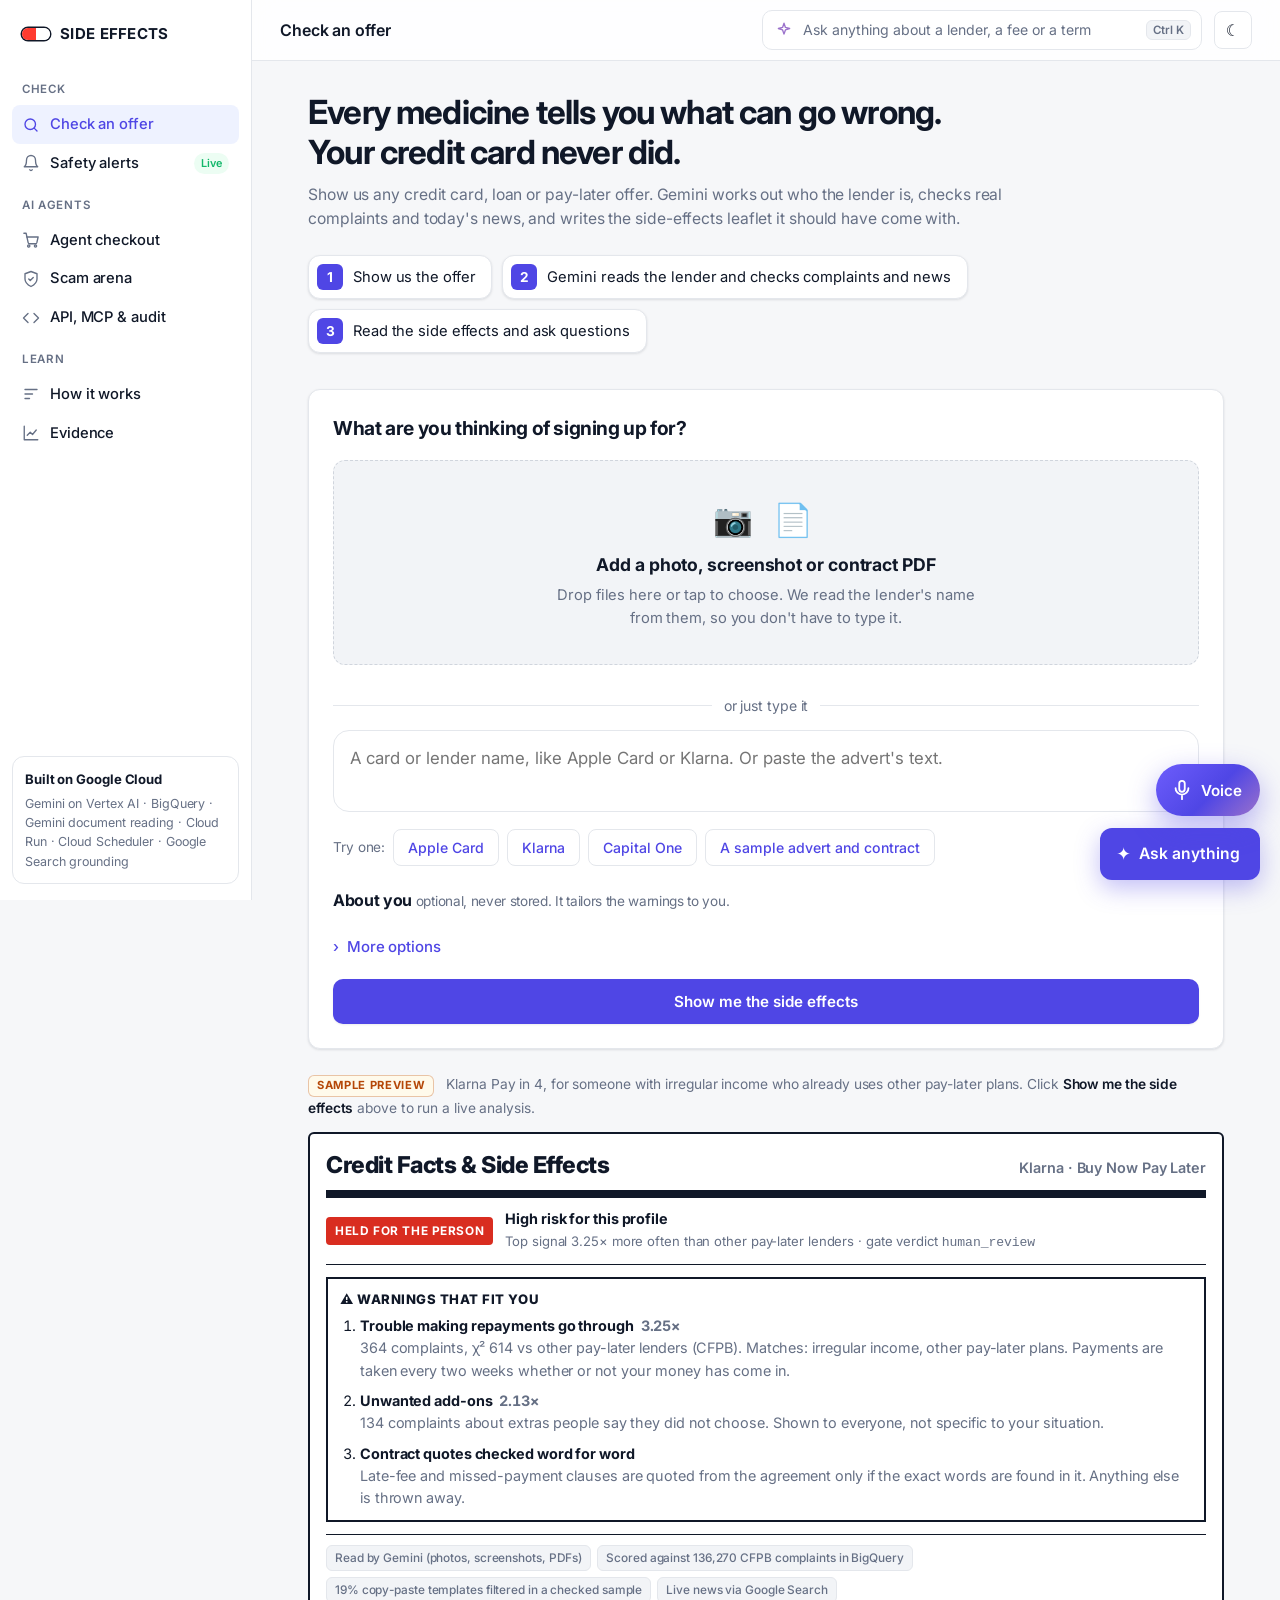
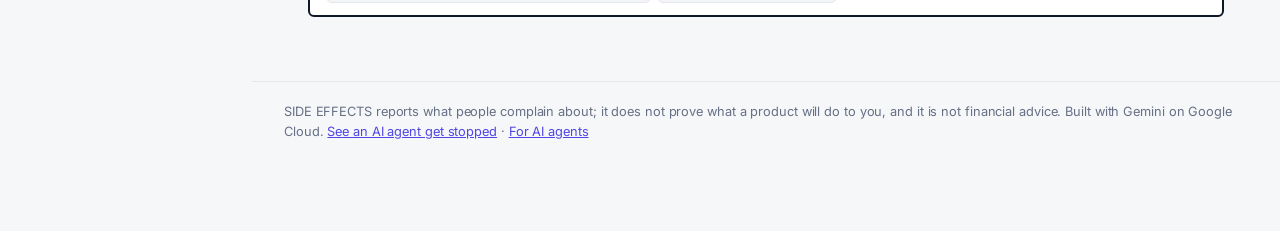
==== commit 7eaf0fb3: "Voice agent: mic button and modal, /api/v1/voice (browser STT or Gemini transcription), spoken answe" ====
--- a/static/index.html
+++ b/static/index.html
@@ -12,6 +12,7 @@
 <link rel="stylesheet" href="/static/assistant.css">
 <link rel="stylesheet" href="/static/mobile.css">
 <link rel="stylesheet" href="/static/saas.css">
+<link rel="stylesheet" href="/static/voice.css">
 <script src="/static/theme.js"></script>
 <script src="/static/shell.js"></script>
 </head>
@@ -114,5 +115,6 @@
 </footer>
 <script src="/static/app.js"></script>
 <script src="/static/assistant.js"></script>
+<script src="/static/voice.js"></script>
 </body>
 </html>
--- a/static/saas.css
+++ b/static/saas.css
@@ -296,3 +296,10 @@
   .seg em { display: none; }
   .sig-prr { font-size: 1.3rem; }
 }
+
+/* Gate severity (fixed rules in app/gate.py) */
+.sev { font-size: .66rem; font-weight: 700; letter-spacing: .05em; padding: 3px 7px; border-radius: 6px; background: var(--panel-2); color: var(--muted); }
+.sev-critical { background: #d92d20; color: #fff; }
+.sev-high { background: var(--red-soft); color: var(--red-ink); }
+.sev-moderate { background: var(--amber-soft); color: var(--amber); }
+.sev-low { background: var(--green-soft); color: var(--green); }
--- a/static/voice.css
+++ b/static/voice.css
@@ -0,0 +1,69 @@
+/* Voice agent: floating mic button, modal with a live wave for Listening / Thinking / Speaking. */
+.vx-fab { position: fixed; right: 20px; bottom: 84px; z-index: 41; display: flex; align-items: center; gap: 8px; height: 52px; padding: 0 18px 0 15px;
+  border: 0; border-radius: 999px; cursor: pointer; font: 600 .95rem var(--sans, system-ui); color: #fff;
+  background: linear-gradient(135deg, #6d5dfc, #4f46e5 55%, #9b72cb); box-shadow: 0 10px 28px rgba(79, 70, 229, .4); transition: transform .15s; }
+.vx-fab:hover { transform: translateY(-2px); }
+.vx-fab::before { content: ""; position: absolute; inset: -4px; border-radius: inherit; border: 2px solid rgba(124, 108, 255, .55); opacity: 0; }
+.vx-fab:not(.live)::before { animation: vx-ring 2.8s ease-out infinite; }
+.vx-fab.live { background: #d92d20; box-shadow: 0 10px 28px rgba(217, 45, 32, .4); }
+@media (min-width: 1001px) { body.app:has(#p-demo) .vx-fab { bottom: 20px; } }
+body.sa-open .vx-fab, body.vx-open .vx-fab { display: none; }
+@keyframes vx-ring { 0% { transform: scale(.92); opacity: .8; } 80%, 100% { transform: scale(1.18); opacity: 0; } }
+
+.vx { position: fixed; inset: 0; z-index: 60; display: grid; place-items: center; padding: 16px; background: rgba(9, 11, 18, .45); backdrop-filter: blur(6px); }
+.vx[hidden] { display: none; }
+.vx-card { width: min(520px, 100%); max-height: min(720px, calc(100dvh - 32px)); display: flex; flex-direction: column;
+  background: var(--panel, #fff); color: var(--ink, #101828); border: 1px solid var(--line, #e4e7ec); border-radius: 20px;
+  box-shadow: 0 30px 80px rgba(16, 24, 40, .3); overflow: hidden; animation: vx-in .2s ease-out; }
+@keyframes vx-in { from { transform: translateY(12px) scale(.98); opacity: 0; } }
+.vx-card header { display: flex; align-items: flex-start; justify-content: space-between; gap: 12px; padding: 18px 20px 14px; border-bottom: 1px solid var(--line, #e4e7ec); }
+.vx-card header b { display: block; font-size: 1.02rem; }
+.vx-card header small { color: var(--muted, #667085); font-size: .8rem; }
+.vx-x { border: 0; background: var(--panel-2, #f2f4f7); color: var(--ink, #101828); width: 34px; height: 34px; border-radius: 50%; font-size: 1.3rem; line-height: 1; cursor: pointer; flex: none; }
+
+.vx-log { flex: 1; overflow-y: auto; padding: 14px 20px 0; display: flex; flex-direction: column; gap: 8px; min-height: 0; }
+.vx-log:empty { display: none; }
+.vx-msg { max-width: 88%; padding: 9px 13px; border-radius: 14px; font-size: .92rem; line-height: 1.5; }
+.vx-msg.user { align-self: flex-end; background: var(--accent, #4f46e5); color: var(--accent-ink, #fff); border-bottom-right-radius: 4px; }
+.vx-msg.bot { align-self: flex-start; background: var(--panel-2, #f2f4f7); border-bottom-left-radius: 4px; }
+.vx-msg.err { align-self: flex-start; background: var(--red-soft, #fef3f2); color: var(--red-ink, #d92d20); }
+.vx-msg.trace { align-self: flex-start; padding: 0; display: flex; flex-wrap: wrap; gap: 6px; max-width: 100%; }
+.vx-msg.trace span { font-size: .76rem; color: var(--muted, #667085); background: var(--panel, #fff); border: 1px solid var(--line, #e4e7ec); border-radius: 999px; padding: 3px 10px; }
+.vx-msg.trace span.ok::before { content: "✓ "; color: var(--green, #12b76a); font-weight: 700; }
+.vx-link { align-self: flex-start; font-size: .85rem; font-weight: 600; color: var(--accent, #4f46e5); }
+
+.vx-stage { display: grid; justify-items: center; gap: 6px; padding: 22px 20px 10px; text-align: center; }
+.vx-wave { display: flex; align-items: center; gap: 5px; height: 56px; }
+.vx-wave i { width: 6px; height: 12px; border-radius: 3px; background: var(--line-2, #d0d5dd); transition: background .2s; }
+.vx-stage[data-s="idle"] .vx-wave i { animation: vx-idle 3s ease-in-out infinite; }
+.vx-stage[data-s="listening"] .vx-wave i { background: #d92d20; animation: vx-bar .9s ease-in-out infinite; }
+.vx-stage[data-s="thinking"] .vx-wave i { background: #9b72cb; animation: vx-dot 1.2s ease-in-out infinite; }
+.vx-stage[data-s="speaking"] .vx-wave i { background: var(--accent, #4f46e5); animation: vx-bar .7s ease-in-out infinite; }
+.vx-wave i:nth-child(2) { animation-delay: .1s !important; } .vx-wave i:nth-child(3) { animation-delay: .2s !important; }
+.vx-wave i:nth-child(4) { animation-delay: .3s !important; } .vx-wave i:nth-child(5) { animation-delay: .2s !important; }
+.vx-wave i:nth-child(6) { animation-delay: .1s !important; } .vx-wave i:nth-child(7) { animation-delay: 0s !important; }
+@keyframes vx-bar { 0%, 100% { height: 10px; } 50% { height: 48px; } }
+@keyframes vx-dot { 0%, 100% { height: 10px; opacity: .5; } 50% { height: 18px; opacity: 1; } }
+@keyframes vx-idle { 0%, 100% { height: 10px; } 50% { height: 16px; } }
+.vx-state { margin: 0; font-weight: 600; font-size: .95rem; }
+.vx-interim { margin: 0; min-height: 1.4em; color: var(--muted, #667085); font-size: .9rem; font-style: italic; }
+
+.vx-sugg { display: flex; flex-wrap: wrap; justify-content: center; gap: 6px; padding: 0 20px 12px; }
+.vx-sugg[hidden] { display: none; }
+.vx-sugg button { border: 1px solid var(--line, #e4e7ec); background: var(--panel, #fff); color: var(--accent, #4f46e5); border-radius: 999px; padding: 6px 12px; font: 500 .82rem var(--sans, system-ui); cursor: pointer; }
+.vx-bar { display: flex; gap: 8px; align-items: center; padding: 12px 16px 16px; border-top: 1px solid var(--line, #e4e7ec); }
+.vx-bar input { flex: 1; min-width: 0; padding: 11px 14px; border: 1px solid var(--line, #e4e7ec); border-radius: 12px; background: var(--panel, #fff); color: var(--ink, #101828); font: .95rem var(--sans, system-ui); }
+.vx-bar input:focus { outline: none; border-color: var(--accent, #4f46e5); box-shadow: 0 0 0 3px var(--blue-soft, #eef2ff); }
+.vx-mic { width: 52px; height: 52px; flex: none; border: 0; border-radius: 50%; cursor: pointer; display: grid; place-items: center; color: #fff;
+  background: linear-gradient(135deg, #6d5dfc, #4f46e5); box-shadow: 0 6px 18px rgba(79, 70, 229, .35); }
+.vx-mic.on { background: #d92d20; box-shadow: 0 0 0 6px rgba(217, 45, 32, .18); animation: vx-pulse 1.2s ease-in-out infinite; }
+@keyframes vx-pulse { 50% { box-shadow: 0 0 0 12px rgba(217, 45, 32, .08); } }
+
+@media (max-width: 560px) {
+  .vx { padding: 0; align-items: end; }
+  .vx-card { width: 100%; max-height: 88dvh; border-radius: 20px 20px 0 0; }
+  .vx-fab { right: 12px; bottom: 78px; width: 52px; padding: 0; justify-content: center; }
+  .vx-fab .vx-fab-t { display: none; }
+  body.app:has(#p-demo) .vx-fab { bottom: 78px; }
+}
+@media (prefers-reduced-motion: reduce) { .vx-fab::before, .vx-wave i, .vx-mic.on, .vx-card { animation: none !important; } }
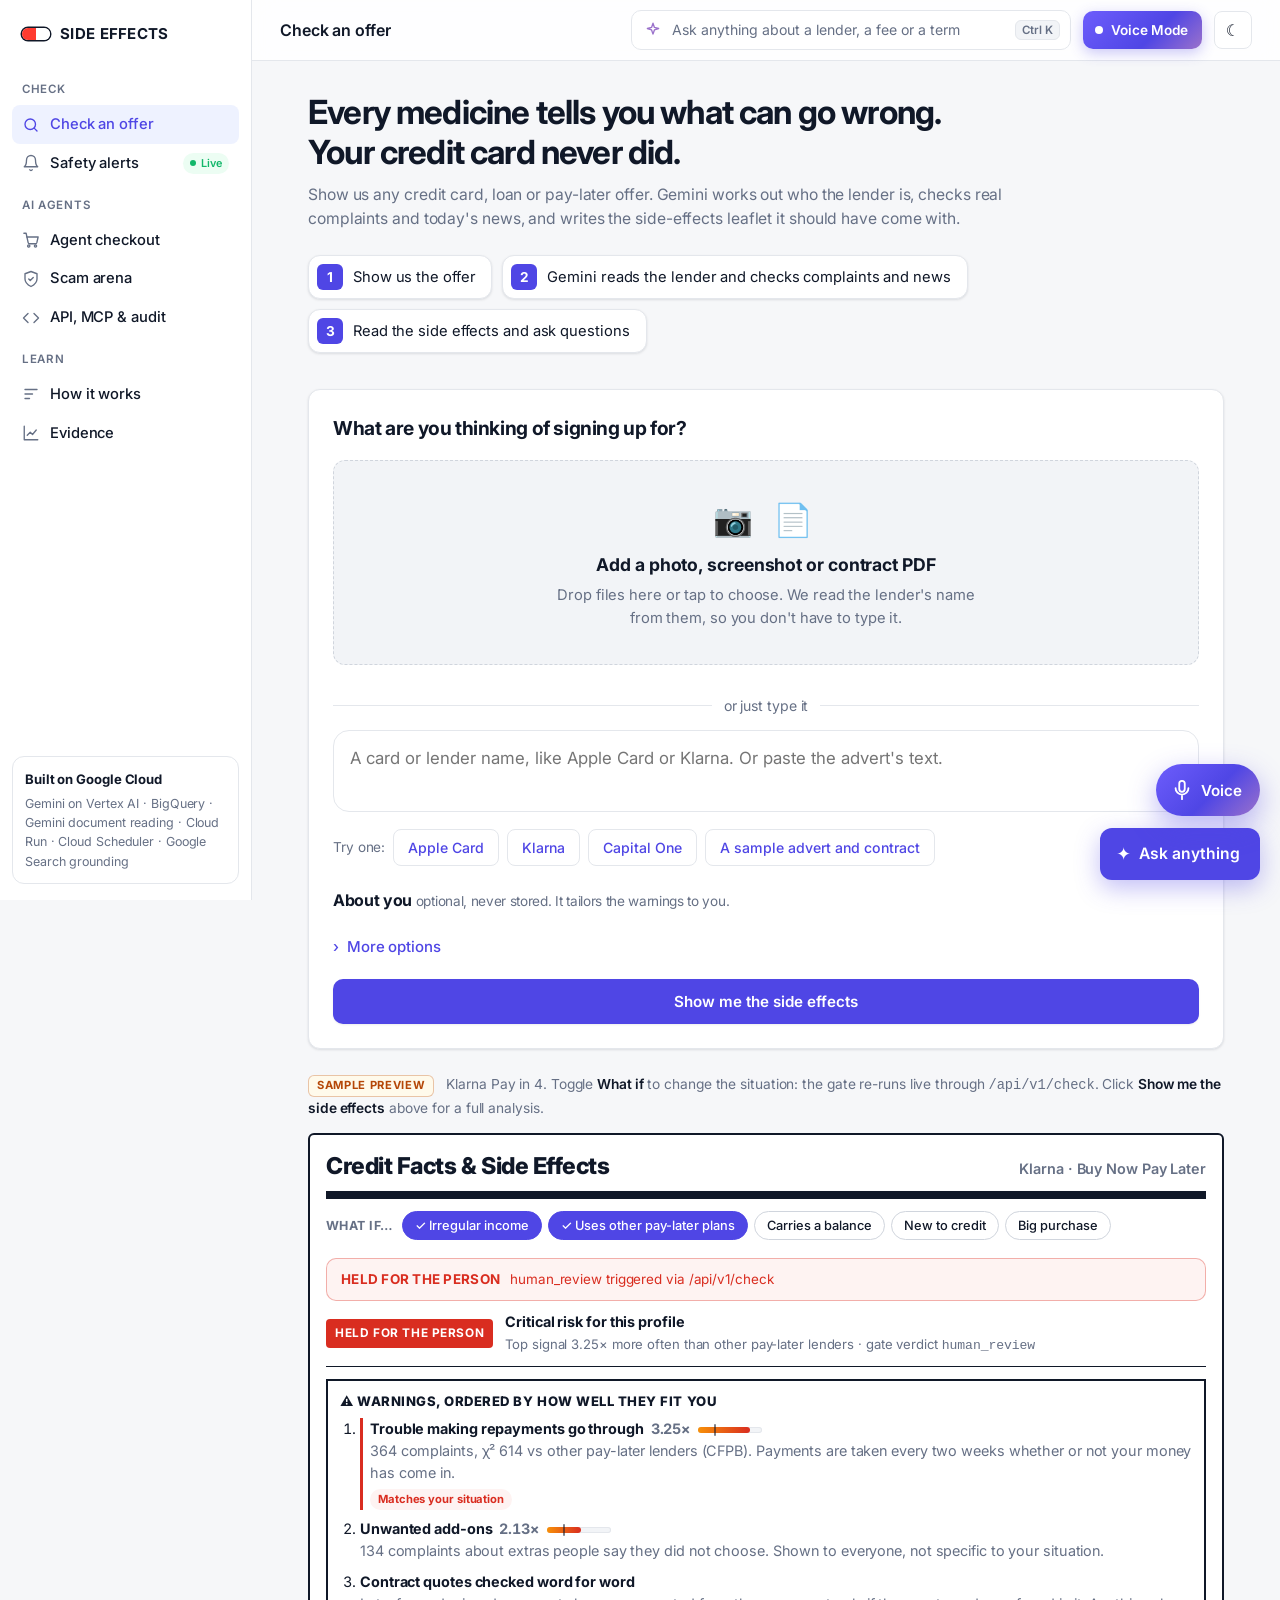
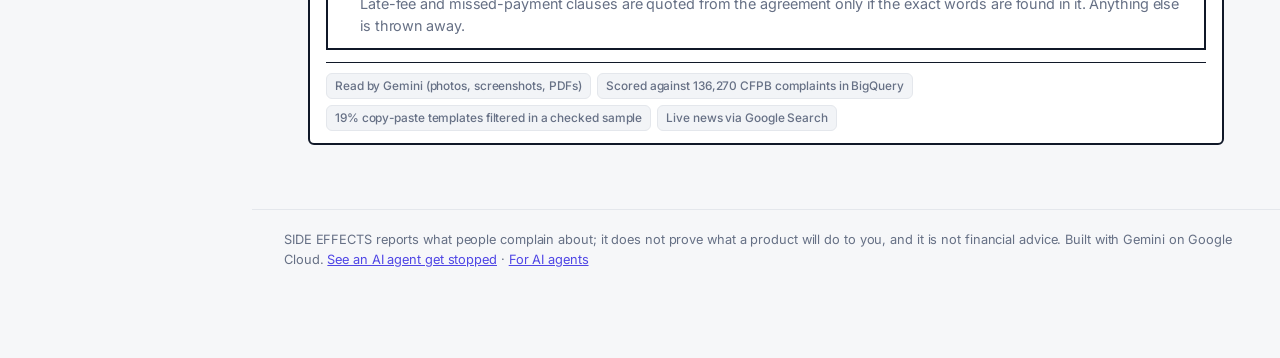
==== commit 29a738f8: "Voice Mode with /api/v1/voice/turn, multi-agent trace, what-if gate, advert vs contract, regional da" ====
--- a/static/index.html
+++ b/static/index.html
@@ -13,6 +13,7 @@
 <link rel="stylesheet" href="/static/mobile.css">
 <link rel="stylesheet" href="/static/saas.css">
 <link rel="stylesheet" href="/static/voice.css">
+<link rel="stylesheet" href="/static/flows.css">
 <script src="/static/theme.js"></script>
 <script src="/static/shell.js"></script>
 </head>
@@ -78,15 +79,24 @@
   </section>
 
   <section class="sample-lf" id="samplePreview" aria-label="Sample leaflet">
-    <p class="sample-tag"><b>Sample preview</b> Klarna Pay in 4, for someone with irregular income who already uses other pay-later plans. Click <em>Show me the side effects</em> above to run a live analysis.</p>
+    <p class="sample-tag"><b>Sample preview</b> Klarna Pay in 4. Toggle <em>What if</em> to change the situation: the gate re-runs live through <code>/api/v1/check</code>. Click <em>Show me the side effects</em> above for a full analysis.</p>
     <div class="facts">
       <div class="facts-head"><b>Credit Facts &amp; Side Effects</b><span>Klarna &middot; Buy Now Pay Later</span></div>
-      <div class="facts-risk"><span class="risk-pill">Held for the person</span><div><b>High risk for this profile</b><small>Top signal 3.25&times; more often than other pay-later lenders &middot; gate verdict <code>human_review</code></small></div></div>
+      <div class="wi-row" id="sxWhatIf" role="group" aria-label="What if: your situation">
+        <span class="wi-l">What if&hellip;</span>
+        <button type="button" class="wi-pill" data-key="irregular_income" aria-pressed="true">Irregular income</button>
+        <button type="button" class="wi-pill" data-key="other_bnpl" aria-pressed="true">Uses other pay-later plans</button>
+        <button type="button" class="wi-pill" data-key="carries_balance" aria-pressed="false">Carries a balance</button>
+        <button type="button" class="wi-pill" data-key="new_to_credit" aria-pressed="false">New to credit</button>
+        <button type="button" class="wi-pill" data-key="big_purchase" aria-pressed="false">Big purchase</button>
+      </div>
+      <div class="wi-banner held" id="sxBanner" aria-live="polite"><b>HELD FOR THE PERSON</b><span>human_review triggered via /api/v1/check</span></div>
+      <div class="facts-risk"><span class="risk-pill" id="sxPill">Held for the person</span><div><b id="sxHead">Critical risk for this profile</b><small id="sxSub">Top signal 3.25&times; more often than other pay-later lenders &middot; gate verdict <code>human_review</code></small></div></div>
       <div class="facts-box">
-        <p class="facts-box-h">&#9888; Warnings that fit you</p>
-        <ol>
-          <li><b>Trouble making repayments go through <span class="prr">3.25&times;</span></b><span>364 complaints, &chi;&sup2; 614 vs other pay-later lenders (CFPB). Matches: irregular income, other pay-later plans. Payments are taken every two weeks whether or not your money has come in.</span></li>
-          <li><b>Unwanted add-ons <span class="prr">2.13&times;</span></b><span>134 complaints about extras people say they did not choose. Shown to everyone, not specific to your situation.</span></li>
+        <p class="facts-box-h">&#9888; Warnings, ordered by how well they fit you</p>
+        <ol id="sxList">
+          <li data-label="Trouble making repayments go through" class="fit"><b>Trouble making repayments go through <span class="prr" data-x="3.25">3.25&times;</span></b><span>364 complaints, &chi;&sup2; 614 vs other pay-later lenders (CFPB). Payments are taken every two weeks whether or not your money has come in.</span><em class="fit-b">Matches your situation</em></li>
+          <li data-label="Unwanted add-ons or protection products"><b>Unwanted add-ons <span class="prr" data-x="2.13">2.13&times;</span></b><span>134 complaints about extras people say they did not choose. Shown to everyone, not specific to your situation.</span><em class="fit-b">Matches your situation</em></li>
           <li><b>Contract quotes checked word for word</b><span>Late-fee and missed-payment clauses are quoted from the agreement only if the exact words are found in it. Anything else is thrown away.</span></li>
         </ol>
       </div>
@@ -114,6 +124,7 @@
   Built with Gemini on Google Cloud. <a href="/">See an AI agent get stopped</a> · <a href="/.well-known/side-effects.json">For AI agents</a> <span class="ver" id="ver"></span>
 </footer>
 <script src="/static/app.js"></script>
+<script src="/static/flows.js"></script>
 <script src="/static/assistant.js"></script>
 <script src="/static/voice.js"></script>
 </body>
--- a/static/assistant.css
+++ b/static/assistant.css
@@ -58,3 +58,6 @@
   body.sa-open { overflow: hidden; }
 }
 @media (prefers-reduced-motion: reduce) { .sa, .sa-fab, .sa-steps li { animation: none; transition: none; } }
+.sa header .sa-hd { flex: none; display: flex; align-items: center; gap: 8px; }
+.sa-voice { border: 1px solid var(--line); background: var(--panel); color: var(--ink); border-radius: 999px; padding: 7px 12px; font: 600 .78rem var(--sans, system-ui); cursor: pointer; white-space: nowrap; }
+.sa-voice:hover { border-color: #9b8afb; color: #4f46e5; }
--- a/static/saas.css
+++ b/static/saas.css
@@ -68,6 +68,10 @@
 .top-ask svg { color: #9b72cb; flex: none; }
 .top-ask span { flex: 1; min-width: 0; overflow: hidden; text-overflow: ellipsis; white-space: nowrap; }
 .top-ask kbd { font: 600 .72rem var(--sans); color: var(--muted); border: 1px solid var(--line); border-radius: 6px; padding: 2px 6px; background: var(--panel-2); }
+.top-voice { flex: none; display: flex; align-items: center; gap: 8px; height: 38px; padding: 0 14px 0 12px; border: 0; border-radius: 10px; cursor: pointer;
+  font: 600 .85rem var(--sans); color: #fff; background: linear-gradient(135deg, #6d5dfc, #4f46e5 60%, #9b72cb); box-shadow: 0 4px 14px rgba(79, 70, 229, .3); }
+.top-voice i { width: 8px; height: 8px; border-radius: 50%; background: #fff; box-shadow: 0 0 0 0 rgba(255, 255, 255, .7); animation: se-ping 2s ease-out infinite; }
+.top-voice:hover { filter: brightness(1.06); }
 body.app .theme-toggle { width: 38px; height: 38px; border-radius: 8px; border: 1px solid var(--line); background: var(--panel); flex: none; }
 body.app .theme-toggle:hover { transform: none; background: var(--panel-2); }
 
@@ -156,6 +160,7 @@
   body.app .top { gap: 8px; padding: 8px 12px; min-height: 56px; }
   .top-ask { width: auto; padding: 8px 10px; }
   .top-ask span, .top-ask kbd { display: none; }
+  .top-voice span { display: none; } .top-voice { padding: 0 12px; }
   .top-title { font-size: .95rem; overflow: hidden; text-overflow: ellipsis; min-width: 0; flex: 1; }
   body.app .panel > section, body.app main { padding: 20px 16px 32px; }
   body.app .hero h1, body.app .scam-h, body.app .intro h1 { font-size: 1.45rem; }
@@ -303,3 +308,17 @@
 .sev-high { background: var(--red-soft); color: var(--red-ink); }
 .sev-moderate { background: var(--amber-soft); color: var(--amber); }
 .sev-low { background: var(--green-soft); color: var(--green); }
+
+/* Lender profile for lenders outside our statistics */
+.live-profile { background: var(--panel); border: 1px solid var(--line); border-radius: var(--r); padding: 16px 18px; margin: 12px 0; }
+.live-profile h4 { display: flex; flex-wrap: wrap; align-items: center; gap: 8px; margin: 0 0 8px; }
+.lic { font-size: .72rem; font-weight: 600; padding: 3px 9px; border-radius: 999px; }
+.lic.ok { color: var(--green); background: var(--green-soft); }
+.lic.no { color: var(--amber); background: var(--amber-soft); }
+.prof { display: grid; grid-template-columns: repeat(auto-fit, minmax(200px, 1fr)); gap: 10px 18px; margin: 10px 0; font-size: .9rem; }
+.prof dt { font-size: .7rem; font-weight: 600; text-transform: uppercase; letter-spacing: .05em; color: var(--muted); }
+.prof dd { margin: 2px 0 0; }
+.prof-h { font-size: .74rem; font-weight: 700; text-transform: uppercase; letter-spacing: .05em; margin: 12px 0 4px; }
+.prof-flags, .prof-check { margin: 0; padding-left: 18px; font-size: .9rem; display: grid; gap: 4px; }
+.prof-flags li::marker { color: var(--red-ink); }
+.sev-unknown { background: var(--panel-2); color: var(--muted); }
--- a/static/voice.css
+++ b/static/voice.css
@@ -1,4 +1,4 @@
-/* Voice agent: floating mic button, modal with a live wave for Listening / Thinking / Speaking. */
+/* Voice Mode: floating mic button, modal with the 4-step pipeline, a live mic waveform and a 16-bar equalizer. */
 .vx-fab { position: fixed; right: 20px; bottom: 84px; z-index: 41; display: flex; align-items: center; gap: 8px; height: 52px; padding: 0 18px 0 15px;
   border: 0; border-radius: 999px; cursor: pointer; font: 600 .95rem var(--sans, system-ui); color: #fff;
   background: linear-gradient(135deg, #6d5dfc, #4f46e5 55%, #9b72cb); box-shadow: 0 10px 28px rgba(79, 70, 229, .4); transition: transform .15s; }
@@ -59,11 +59,59 @@
 .vx-mic.on { background: #d92d20; box-shadow: 0 0 0 6px rgba(217, 45, 32, .18); animation: vx-pulse 1.2s ease-in-out infinite; }
 @keyframes vx-pulse { 50% { box-shadow: 0 0 0 12px rgba(217, 45, 32, .08); } }
 
+/* Pipeline: Listening (STT) > Intake & Tool Lookup > BigQuery PRR & Clause Check > Speaking (TTS) */
+.vx-hd { display: flex; gap: 8px; }
+.vx-mute { border: 0; background: var(--panel-2, #f2f4f7); width: 34px; height: 34px; border-radius: 50%; cursor: pointer; font-size: .95rem; }
+.vx-pipe { list-style: none; margin: 0; padding: 10px 14px; display: grid; grid-template-columns: repeat(4, 1fr); gap: 6px; border-bottom: 1px solid var(--line, #e4e7ec); background: var(--panel-2, #f8f9fb); }
+.vx-pipe li { position: relative; display: flex; align-items: center; gap: 6px; padding: 7px 8px; border-radius: 10px; font-size: .72rem; font-weight: 600; line-height: 1.25;
+  color: var(--muted, #667085); background: var(--panel, #fff); border: 1px solid var(--line, #e4e7ec); transition: all .25s cubic-bezier(.22, 1, .36, 1); }
+.vx-pipe li:not(:last-child)::after { content: "➔"; position: absolute; right: -9px; top: 50%; transform: translateY(-50%); font-size: .62rem; color: var(--line-2, #d0d5dd); z-index: 1; }
+.vx-pipe li i { flex: none; width: 8px; height: 8px; border-radius: 50%; background: var(--line-2, #d0d5dd); }
+.vx-pipe li.on { color: var(--ink, #101828); border-color: #9b8afb; box-shadow: 0 0 0 3px rgba(124, 108, 255, .14); }
+.vx-pipe li.on i { background: #7c6cff; animation: vx-blink 1s ease-in-out infinite; }
+.vx-pipe li.done { color: var(--ink, #101828); }
+.vx-pipe li.done i { background: #12b76a; }
+.vx-pipe li.skip { opacity: .55; } .vx-pipe li.err i { background: #d92d20; }
+@keyframes vx-blink { 50% { transform: scale(1.5); opacity: .6; } }
+
+.vx-viz { position: relative; width: 100%; height: 60px; display: grid; place-items: center; }
+.vx-scope { position: absolute; inset: 0; width: 100%; height: 100%; opacity: 0; transition: opacity .2s; }
+.vx-stage[data-s="listening"] .vx-scope { opacity: 1; }
+.vx-stage[data-s="listening"]:not(.sim) .vx-wave { opacity: .18; }
+.vx-eq { display: none; align-items: center; gap: 4px; height: 56px; }
+.vx-eq i { width: 5px; height: 10px; border-radius: 3px; background: linear-gradient(#7c6cff, #4f46e5); transition: height .06s linear; }
+.vx-stage[data-s="speaking"] .vx-eq { display: flex; }
+.vx-stage[data-s="speaking"] .vx-wave { display: none; }
+.vx-stage[data-s="speaking"]:not(.real-eq) .vx-eq i { animation: vx-eq .8s ease-in-out infinite; }
+.vx-eq i:nth-child(3n) { animation-duration: .62s !important; } .vx-eq i:nth-child(3n+1) { animation-duration: .95s !important; }
+.vx-eq i:nth-child(4n) { animation-delay: .15s; } .vx-eq i:nth-child(4n+2) { animation-delay: .3s; } .vx-eq i:nth-child(5n) { animation-delay: .45s; }
+@keyframes vx-eq { 0%, 100% { height: 8px; } 50% { height: 50px; } }
+.vx-stop { flex: none; border: 1px solid var(--line, #e4e7ec); background: var(--panel, #fff); color: var(--ink, #101828); border-radius: 999px; padding: 9px 12px; font: 600 .8rem var(--sans, system-ui); cursor: pointer; }
+.vx-stop[hidden] { display: none; }
+.vx-tag { display: block; margin-top: 3px; font-size: .7rem; opacity: .8; }
+.vx-ms { display: block; margin-top: 6px; font-size: .72rem; color: var(--muted, #667085); }
+.vx-msg.gate { align-self: flex-start; font-size: .8rem; padding: 6px 12px; border-radius: 999px; animation: vx-pop .35s cubic-bezier(.22, 1, .36, 1); }
+.vx-msg.gate.held { background: var(--red-soft, #fef3f2); color: var(--red-ink, #b42318); border: 1px solid #fda29b; }
+.vx-msg.gate.pass { background: #ecfdf3; color: #067647; border: 1px solid #abefc6; }
+.vx-msg.trace span { animation: vx-pop .3s cubic-bezier(.22, 1, .36, 1); }
+.vx-msg.trace span.bad::before { content: "! "; color: #d92d20; font-weight: 700; }
+.vx-msg.link-row { padding: 0; }
+@keyframes vx-pop { from { transform: translateY(4px); opacity: 0; } }
+.vx-follow { display: flex; flex-wrap: wrap; gap: 6px; }
+.vx-follow button, .vx-sugg button { border: 1px solid var(--line, #e4e7ec); background: var(--panel, #fff); color: var(--accent, #4f46e5); border-radius: 999px; padding: 6px 12px; font: 500 .8rem var(--sans, system-ui); cursor: pointer; text-align: left; }
+.vx-sugg > span { width: 100%; text-align: center; font-size: .72rem; font-weight: 600; text-transform: uppercase; letter-spacing: .04em; color: var(--muted, #667085); }
+:root[data-theme="dark"] .vx-msg.gate.pass { background: rgba(18, 183, 106, .12); color: #75e0a7; border-color: rgba(117, 224, 167, .3); }
+:root[data-theme="dark"] .vx-msg.gate.held { background: rgba(217, 45, 32, .14); color: #fda29b; border-color: rgba(253, 162, 155, .3); }
+@media (prefers-color-scheme: dark) { :root:not([data-theme="light"]) .vx-msg.gate.pass { background: rgba(18, 183, 106, .12); color: #75e0a7; border-color: rgba(117, 224, 167, .3); }
+  :root:not([data-theme="light"]) .vx-msg.gate.held { background: rgba(217, 45, 32, .14); color: #fda29b; border-color: rgba(253, 162, 155, .3); } }
+
 @media (max-width: 560px) {
+  .vx-pipe { grid-template-columns: repeat(2, 1fr); }
+  .vx-pipe li:nth-child(2)::after { display: none; }
   .vx { padding: 0; align-items: end; }
   .vx-card { width: 100%; max-height: 88dvh; border-radius: 20px 20px 0 0; }
   .vx-fab { right: 12px; bottom: 78px; width: 52px; padding: 0; justify-content: center; }
   .vx-fab .vx-fab-t { display: none; }
   body.app:has(#p-demo) .vx-fab { bottom: 78px; }
 }
-@media (prefers-reduced-motion: reduce) { .vx-fab::before, .vx-wave i, .vx-mic.on, .vx-card { animation: none !important; } }
+@media (prefers-reduced-motion: reduce) { .vx-fab::before, .vx-wave i, .vx-eq i, .vx-pipe i, .vx-mic.on, .vx-card { animation: none !important; } }
--- a/static/flows.css
+++ b/static/flows.css
@@ -0,0 +1,181 @@
+/* Pipeline trace, what-if gate banner, advert vs contract, region explorer, API playground and motion. */
+:root { --ok-ink: #067647; --ease: cubic-bezier(0.22, 1, 0.36, 1); }
+@media (prefers-color-scheme: dark) { :root:not([data-theme="light"]) { --ok-ink: #75e0a7; } }
+:root[data-theme="dark"] { --ok-ink: #75e0a7; }
+
+/* ---------- Motion: tab and panel entrances (View Transitions where supported, CSS otherwise) ---------- */
+@keyframes se-in { from { opacity: 0; transform: translateY(6px); } to { opacity: 1; transform: none; } }
+@keyframes se-ping { 0% { box-shadow: 0 0 0 0 rgba(18, 183, 106, .55); } 70%, 100% { box-shadow: 0 0 0 7px rgba(18, 183, 106, 0); } }
+@keyframes se-pop { from { opacity: 0; transform: translateY(10px) scale(.98); } to { opacity: 1; transform: none; } }
+html:not(.vt) .panel:not([hidden]), .lf-panel:not([hidden]), .at-panel:not([hidden]) { animation: se-in 220ms var(--ease) both; }
+::view-transition-old(root), ::view-transition-new(root) { animation-duration: 220ms; animation-timing-function: var(--ease); }
+::view-transition-new(root) { animation-name: se-in; }
+::view-transition-old(root) { animation-name: none; opacity: 0; }
+
+/* Staggered entrances: shell.js gives each child --i */
+.bento > *, .alerts .sig-card, #scamRounds > *, .arch > *, .tr-steps > li, .reg-grid > * { animation: se-pop 420ms var(--ease) both; animation-delay: calc(var(--i, 0) * 60ms); }
+
+/* Pulsing emerald dots: the sidebar's Live badge and agent status pills */
+.side-item em { display: inline-flex; align-items: center; gap: 5px; }
+.side-item em::before { content: ""; width: 6px; height: 6px; border-radius: 50%; background: var(--green); animation: se-ping 2s ease-out infinite; }
+.lane.busy header .dot, .lane header .dot.live { animation: se-ping 1.6s ease-out infinite; }
+.bq-tag::before, .radar-tag::before { content: ""; display: inline-block; width: 6px; height: 6px; margin-right: 6px; border-radius: 50%; background: var(--green); vertical-align: middle; animation: se-ping 2s ease-out infinite; }
+
+/* PRR gauges: a bar on a 0-4x scale with the 1.0x baseline (similar lenders) marked */
+.gauge { position: relative; display: inline-block; vertical-align: middle; width: 64px; height: 6px; margin-left: 8px; border-radius: 3px; background: var(--panel-2); box-shadow: inset 0 0 0 1px var(--line); }
+.gauge i { position: absolute; left: 0; top: 0; bottom: 0; width: 0; border-radius: 3px; background: linear-gradient(90deg, #f79009, #d92d20); transition: width 900ms var(--ease); }
+.gauge.on i { width: var(--w); }
+.gauge::after { content: ""; position: absolute; left: 25%; top: -3px; bottom: -3px; width: 2px; border-radius: 1px; background: var(--ink); opacity: .55; }
+.gauge[data-tip]:hover::before { content: attr(data-tip); position: absolute; bottom: 12px; left: 50%; transform: translateX(-50%); white-space: nowrap; font: 600 .7rem var(--sans); color: var(--panel); background: var(--ink); padding: 3px 7px; border-radius: 6px; z-index: 3; }
+.gauge.in { display: block; width: 72px; margin: 6px 0 0 auto; }
+.stat .gauge { display: block; width: 100%; max-width: 180px; height: 8px; margin: 8px 0 4px; }
+
+/* ---------- Live multi-agent pipeline (while the leaflet is made) ---------- */
+.tr-live { display: grid; grid-template-columns: repeat(5, 1fr); gap: 8px; margin: 4px 0 16px; }
+.tr-node { position: relative; display: grid; gap: 2px; padding: 10px 10px 9px; border: 1px solid var(--line); border-radius: 12px; background: var(--panel); font-size: .78rem; color: var(--muted); animation: se-pop 400ms var(--ease) both; animation-delay: calc(var(--i) * 60ms); transition: all .25s var(--ease); }
+.tr-node b { font-size: .7rem; color: var(--muted); }
+.tr-node span { font-weight: 600; }
+.tr-node i { position: absolute; top: 10px; right: 10px; width: 8px; height: 8px; border-radius: 50%; background: var(--line-2); }
+.tr-node.on { border-color: #9b8afb; color: var(--ink); box-shadow: 0 0 0 3px rgba(124, 108, 255, .14); }
+.tr-node.on i { background: #7c6cff; animation: vx-blink 1s ease-in-out infinite; }
+.tr-node.done { color: var(--ink); } .tr-node.done i { background: var(--green); }
+.tr-node.skip { opacity: .55; } .tr-node.err i { background: var(--red-ink); }
+@keyframes vx-blink { 50% { transform: scale(1.5); opacity: .6; } }
+
+/* ---------- Trace inside the leaflet ---------- */
+.trace { margin: 18px 0 6px; border: 1px solid var(--line); border-radius: 14px; background: var(--panel); overflow: hidden; }
+.trace > summary { display: flex; align-items: center; flex-wrap: wrap; gap: 8px 10px; padding: 12px 16px; cursor: pointer; list-style: none; font-size: .92rem; }
+.trace > summary::-webkit-details-marker { display: none; }
+.trace > summary::after { content: "▾"; margin-left: auto; color: var(--muted); transition: transform .2s; }
+.trace:not([open]) > summary::after { transform: rotate(-90deg); }
+.tr-dot { width: 8px; height: 8px; border-radius: 50%; background: var(--green); animation: se-ping 2s ease-out infinite; }
+.tr-meta { color: var(--muted); font-size: .82rem; }
+.tr-meta b.ok { color: var(--ok-ink); } .tr-meta b.bad { color: var(--red-ink); }
+.tr-steps { list-style: none; margin: 0; padding: 0 12px 4px; display: grid; grid-template-columns: repeat(5, 1fr); gap: 8px; counter-reset: s; }
+.tr-steps li { position: relative; }
+.tr-steps li:not(:last-child)::after { content: ""; position: absolute; top: 22px; right: -8px; width: 8px; height: 2px; background: var(--line-2); }
+.tr-step { width: 100%; height: 100%; text-align: left; display: flex; gap: 8px; padding: 10px; border: 1px solid var(--line); border-radius: 12px; background: var(--panel-2); color: var(--ink); font: inherit; cursor: pointer; transition: border-color .15s, transform .15s; }
+.tr-step:hover { border-color: #9b8afb; transform: translateY(-1px); }
+.tr-n { flex: none; width: 22px; height: 22px; border-radius: 50%; display: grid; place-items: center; font-size: .72rem; font-weight: 700; background: var(--green); color: #fff; }
+.tr-step.skipped .tr-n, .tr-step.no_data .tr-n { background: var(--line-2); color: var(--ink); }
+.tr-b { display: grid; gap: 2px; min-width: 0; }
+.tr-b b { font-size: .84rem; } .tr-b small { font-size: .7rem; color: var(--muted); }
+.tr-b em { font-style: normal; font-size: .76rem; line-height: 1.35; }
+.tr-note { margin: 6px 16px 14px; font-size: .76rem; color: var(--muted); }
+
+.tr-drawer { position: fixed; top: 0; right: 0; bottom: 0; z-index: 70; width: min(520px, 100%); display: flex; flex-direction: column; background: #0d1117; color: #e6edf3;
+  box-shadow: -20px 0 60px rgba(0, 0, 0, .35); transform: translateX(100%); transition: transform 220ms var(--ease); }
+.tr-drawer.in { transform: none; }
+.tr-drawer[hidden] { display: none; }
+.tr-drawer header { display: flex; justify-content: space-between; align-items: flex-start; padding: 18px 20px 12px; border-bottom: 1px solid #21262d; }
+.tr-drawer header small { display: block; color: #8b949e; font-size: .74rem; }
+.tr-drawer header b { font-size: 1.1rem; }
+.tr-x { border: 0; background: #21262d; color: #e6edf3; width: 34px; height: 34px; border-radius: 50%; font-size: 1.2rem; cursor: pointer; }
+.tr-drawer dl { display: grid; grid-template-columns: auto 1fr; gap: 6px 14px; margin: 0; padding: 14px 20px; font-size: .84rem; }
+.tr-drawer dt { color: #8b949e; } .tr-drawer dd { margin: 0; }
+.tr-drawer pre { flex: 1; margin: 0; padding: 14px 20px 24px; overflow: auto; font: .78rem/1.55 ui-monospace, SFMono-Regular, Menlo, monospace; white-space: pre-wrap; word-break: break-word; border-top: 1px solid #21262d; }
+.tr-drawer pre .k { color: #79c0ff; font-style: normal; } .tr-drawer pre .n { color: #ffa657; font-style: normal; }
+
+/* ---------- What if ---------- */
+.wi { margin: 6px 0 18px; padding: 14px 16px; border: 1px solid var(--line); border-radius: 14px; background: var(--panel-2); }
+.wi-head { display: flex; flex-wrap: wrap; align-items: baseline; gap: 4px 10px; margin-bottom: 10px; }
+.wi-row { display: flex; flex-wrap: wrap; align-items: center; gap: 6px; }
+.facts .wi-row { padding: 12px 0 8px; }
+.wi-l { font-size: .78rem; font-weight: 700; text-transform: uppercase; letter-spacing: .04em; color: var(--muted); margin-right: 2px; }
+.wi-pill { border: 1px solid var(--line-2); background: var(--panel); color: var(--ink); border-radius: 999px; padding: 6px 12px; font: 500 .8rem var(--sans); cursor: pointer; transition: all .15s var(--ease); }
+.wi-pill[aria-pressed="true"] { background: var(--accent); border-color: var(--accent); color: var(--accent-ink); }
+.wi-pill[aria-pressed="true"]::before { content: "✓ "; }
+.wi-banner { display: flex; flex-wrap: wrap; align-items: center; gap: 4px 10px; margin-top: 10px; padding: 10px 14px; border-radius: 10px; font-size: .84rem; border: 1px solid var(--line); transition: background .3s, border-color .3s, opacity .2s; }
+.wi-banner b { letter-spacing: .02em; }
+.wi-banner.held { background: var(--red-soft); border-color: rgba(217, 45, 32, .35); color: var(--red-ink); }
+.wi-banner.pass { background: var(--green-soft); border-color: rgba(18, 183, 106, .35); color: var(--ok-ink); }
+.wi-banner.flash { animation: wi-flash 600ms var(--ease); }
+.wi-banner.busy { opacity: .55; }
+.wi-banner code { font-size: .78rem; }
+@keyframes wi-flash { 0% { transform: scale(.98); filter: brightness(1.15); } 100% { transform: none; filter: none; } }
+.risk-pill.ok { background: var(--amber) !important; }
+.fit-b { display: none; width: fit-content; margin-top: 4px; font-style: normal; font-size: .7rem; font-weight: 700; color: var(--red-ink); background: var(--red-soft); padding: 2px 8px; border-radius: 999px; animation: se-pop .35s var(--ease); }
+.fit > .fit-b { display: block; }
+#sxList > li.fit { box-shadow: inset 3px 0 0 var(--red-ink); padding-left: 10px; transition: padding .2s; }
+.tile .fit-b { margin-top: 6px; }
+.se .t.fit-t { display: none; background: var(--red-soft); color: var(--red-ink); }
+.se.fit .t.fit-t { display: inline-block; animation: se-pop .35s var(--ease); }
+.se.fit { box-shadow: inset 3px 0 0 var(--red-ink); }
+
+/* ---------- Advert vs contract ---------- */
+.vs-drawer { position: fixed; inset: 0; z-index: 70; display: grid; place-items: center; padding: 16px; background: rgba(9, 11, 18, .5); backdrop-filter: blur(6px); opacity: 0; transition: opacity 220ms var(--ease); }
+.vs-drawer.in { opacity: 1; } .vs-drawer[hidden] { display: none; }
+.vs-card { width: min(980px, 100%); max-height: calc(100dvh - 32px); overflow: auto; background: var(--panel); color: var(--ink); border: 1px solid var(--line); border-radius: 18px; box-shadow: 0 30px 80px rgba(16, 24, 40, .3); transform: translateY(10px); transition: transform 220ms var(--ease); }
+.vs-drawer.in .vs-card { transform: none; }
+.vs-card header { position: sticky; top: 0; display: flex; justify-content: space-between; gap: 12px; padding: 16px 20px; background: var(--panel); border-bottom: 1px solid var(--line); z-index: 1; }
+.vs-card header b { display: block; font-size: 1.05rem; } .vs-card header small { color: var(--muted); }
+.vs-x { border: 0; background: var(--panel-2); color: var(--ink); width: 34px; height: 34px; border-radius: 50%; font-size: 1.2rem; cursor: pointer; flex: none; }
+.vs-cols { display: grid; grid-template-columns: 1fr 1.3fr; gap: 0; }
+.vs-cols > section { padding: 16px 20px; }
+.vs-cols > section + section { border-left: 1px solid var(--line); background: var(--panel-2); }
+.vs-cols h4 { margin: 0 0 10px; font-size: .9rem; display: flex; align-items: center; gap: 8px; }
+.vs-cols h5 { margin: 16px 0 6px; font-size: .8rem; color: var(--red-ink); }
+.vs-cols ul { margin: 0; padding-left: 18px; font-size: .85rem; }
+.vs-v { font-size: .68rem; font-weight: 700; color: var(--ok-ink); background: var(--green-soft); padding: 2px 8px; border-radius: 999px; }
+.vs-claim, .vs-clause { margin-bottom: 8px; padding: 10px 12px; border: 1px solid var(--line); border-radius: 10px; background: var(--panel); font-size: .88rem; animation: se-pop 420ms var(--ease) both; animation-delay: calc(var(--i) * 70ms); transition: border-color .2s, box-shadow .2s; }
+.vs-claim { cursor: pointer; font-weight: 600; }
+.vs-claim small, .vs-clause small { display: block; font-weight: 500; font-size: .7rem; color: var(--muted); }
+.vs-ch { display: flex; justify-content: space-between; gap: 8px; margin-bottom: 6px; }
+.vs-prr { flex: none; font-size: .72rem; font-weight: 700; color: var(--red-ink); } .vs-prr.none { color: var(--muted); }
+.vs-clause q { display: block; font-family: Georgia, serif; font-size: .86rem; line-height: 1.5; quotes: "“" "”"; }
+.vs-clause mark { background: linear-gradient(transparent 60%, rgba(253, 176, 34, .45) 60%) no-repeat 0 0 / 0 100%; color: inherit; animation: vs-hl 900ms var(--ease) forwards; animation-delay: calc(var(--i) * 70ms + 300ms); }
+@keyframes vs-hl { to { background-size: 100% 100%; } }
+.lit { border-color: #f79009 !important; box-shadow: 0 0 0 3px rgba(247, 144, 9, .18); }
+.vs-rej { font-size: .8rem; color: var(--muted); }
+.vs-tip { margin: 0; padding: 0 20px 16px; font-size: .76rem; color: var(--muted); }
+
+/* ---------- Region explorer (Evidence) ---------- */
+.region { margin-top: 28px; padding: 20px; border: 1px solid var(--line); border-radius: 16px; background: var(--panel); }
+.region h3 { margin: 0 0 4px; }
+.region .seg { margin: 12px 0 10px; }
+.reg-pills { display: flex; flex-wrap: wrap; gap: 6px; margin-bottom: 14px; }
+.reg-grid { display: grid; gap: 8px; }
+.reg-row { display: grid; grid-template-columns: minmax(150px, 1.2fr) 2fr auto; align-items: center; gap: 12px; padding: 10px 12px; border: 1px solid var(--line); border-radius: 10px; font-size: .86rem; }
+.reg-row .bar { position: relative; height: 10px; border-radius: 5px; background: var(--panel-2); overflow: visible; }
+.reg-row .bar i { position: absolute; inset: 0 auto 0 0; width: 0; border-radius: 5px; background: linear-gradient(90deg, #6d5dfc, #4f46e5); transition: width 800ms var(--ease); }
+.reg-row .bar.hot i { background: linear-gradient(90deg, #f79009, #d92d20); }
+.reg-row .bar s { position: absolute; top: -4px; bottom: -4px; width: 2px; background: var(--ink); opacity: .5; text-decoration: none; }
+.reg-row .v { min-width: 130px; font-variant-numeric: tabular-nums; white-space: nowrap; text-align: right; }
+.reg-row .v small { display: block; color: var(--muted); font-size: .72rem; }
+.reg-src { margin: 12px 0 0; font-size: .76rem; color: var(--muted); }
+
+/* ---------- API playground (API, MCP & audit) ---------- */
+.play { margin-top: 24px; padding: 20px; border: 1px solid var(--line); border-radius: 16px; background: var(--panel); }
+.play h3 { margin: 0 0 4px; }
+.play > p { margin: 0; max-width: none; }
+.play-form { display: flex; flex-wrap: wrap; align-items: center; gap: 8px; margin: 12px 0; }
+.play-form select { padding: 9px 12px; border: 1px solid var(--line-2); border-radius: 10px; background: var(--panel); color: var(--ink); font: inherit; }
+.play-run { border: 0; border-radius: 10px; padding: 10px 16px; font: 600 .88rem var(--sans); color: #fff; background: linear-gradient(135deg, #6d5dfc, #4f46e5); cursor: pointer; }
+.play-run:disabled { opacity: .6; cursor: progress; }
+.play-out { margin: 0; max-height: 360px; overflow: auto; padding: 14px 16px; border-radius: 12px; background: #0d1117; color: #e6edf3; font: .78rem/1.55 ui-monospace, SFMono-Regular, Menlo, monospace; white-space: pre-wrap; word-break: break-word; }
+.play-out .k { color: #79c0ff; font-style: normal; } .play-out .n { color: #ffa657; font-style: normal; }
+.play-meta { display: flex; flex-wrap: wrap; gap: 8px; margin-bottom: 8px; font-size: .8rem; }
+.play-meta span { padding: 3px 10px; border-radius: 999px; background: var(--panel-2); border: 1px solid var(--line); }
+.play-meta .held { color: var(--red-ink); border-color: rgba(217, 45, 32, .35); background: var(--red-soft); }
+.play-meta .pass { color: var(--ok-ink); border-color: rgba(18, 183, 106, .35); background: var(--green-soft); }
+
+/* ---------- Say it instead (Agent checkout) ---------- */
+.you-voice { display: flex; align-items: center; gap: 10px; margin-top: 8px; padding: 8px 12px; border-radius: 12px; background: var(--panel-2); }
+.you-voice[hidden] { display: none; }
+.you-voice canvas { flex: 1; min-width: 0; height: 34px; }
+.you-voice span { font-size: .78rem; font-weight: 600; color: var(--muted); white-space: nowrap; }
+.you-tags { display: flex; flex-wrap: wrap; gap: 6px; margin-top: 8px; }
+.you-tags:empty { display: none; }
+.you-tags span { font-size: .74rem; font-weight: 600; padding: 4px 10px; border-radius: 999px; color: var(--accent); background: var(--blue-soft); animation: se-pop 400ms var(--ease) both; animation-delay: calc(var(--i) * 120ms); }
+.you-tags span.none { color: var(--muted); background: var(--panel); }
+
+@media (max-width: 760px) {
+  .tr-live, .tr-steps { grid-template-columns: 1fr; }
+  .tr-steps li::after { display: none; }
+  .vs-cols { grid-template-columns: 1fr; } .vs-cols > section + section { border-left: 0; border-top: 1px solid var(--line); }
+  .reg-row { grid-template-columns: 1fr auto; } .reg-row .bar { grid-column: 1 / -1; grid-row: 2; }
+  .tr-drawer { width: 100%; }
+}
+@media (prefers-reduced-motion: reduce) {
+  *, ::view-transition-old(root), ::view-transition-new(root) { animation: none !important; transition: none !important; }
+}
